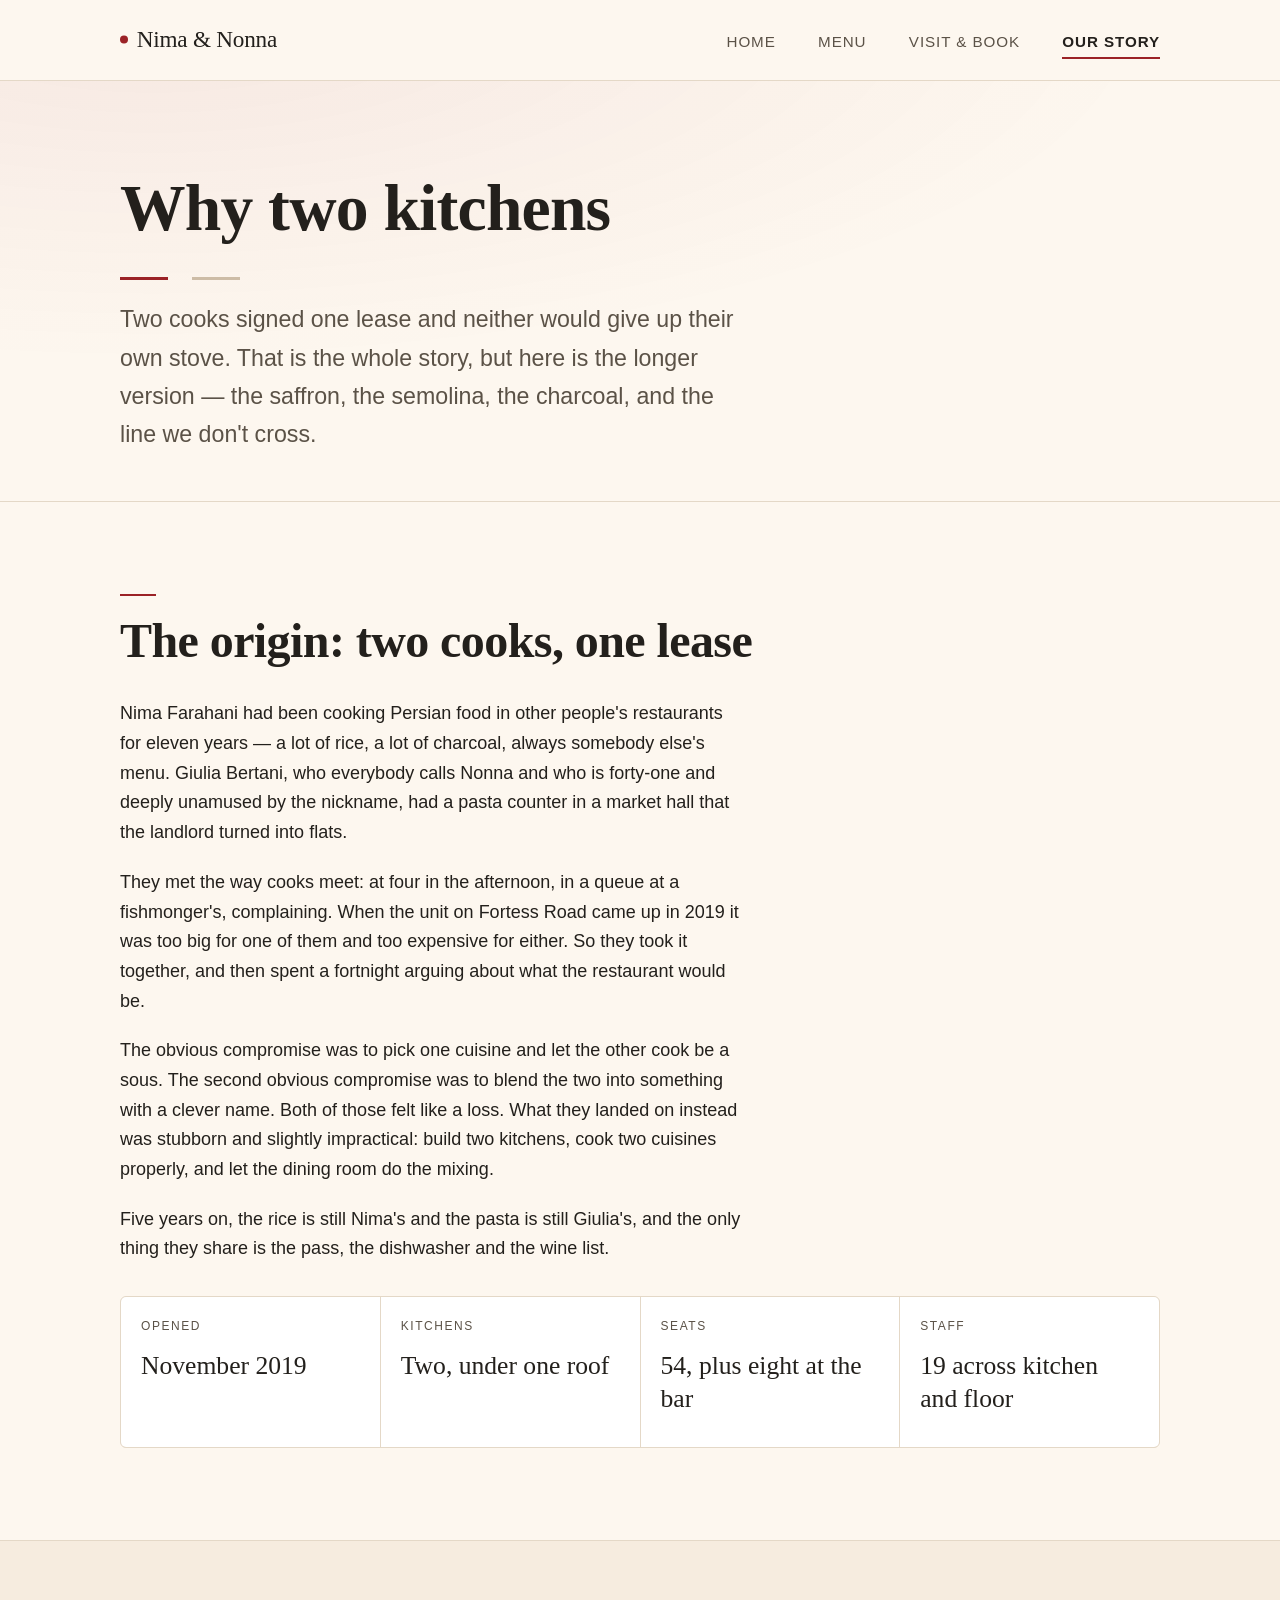
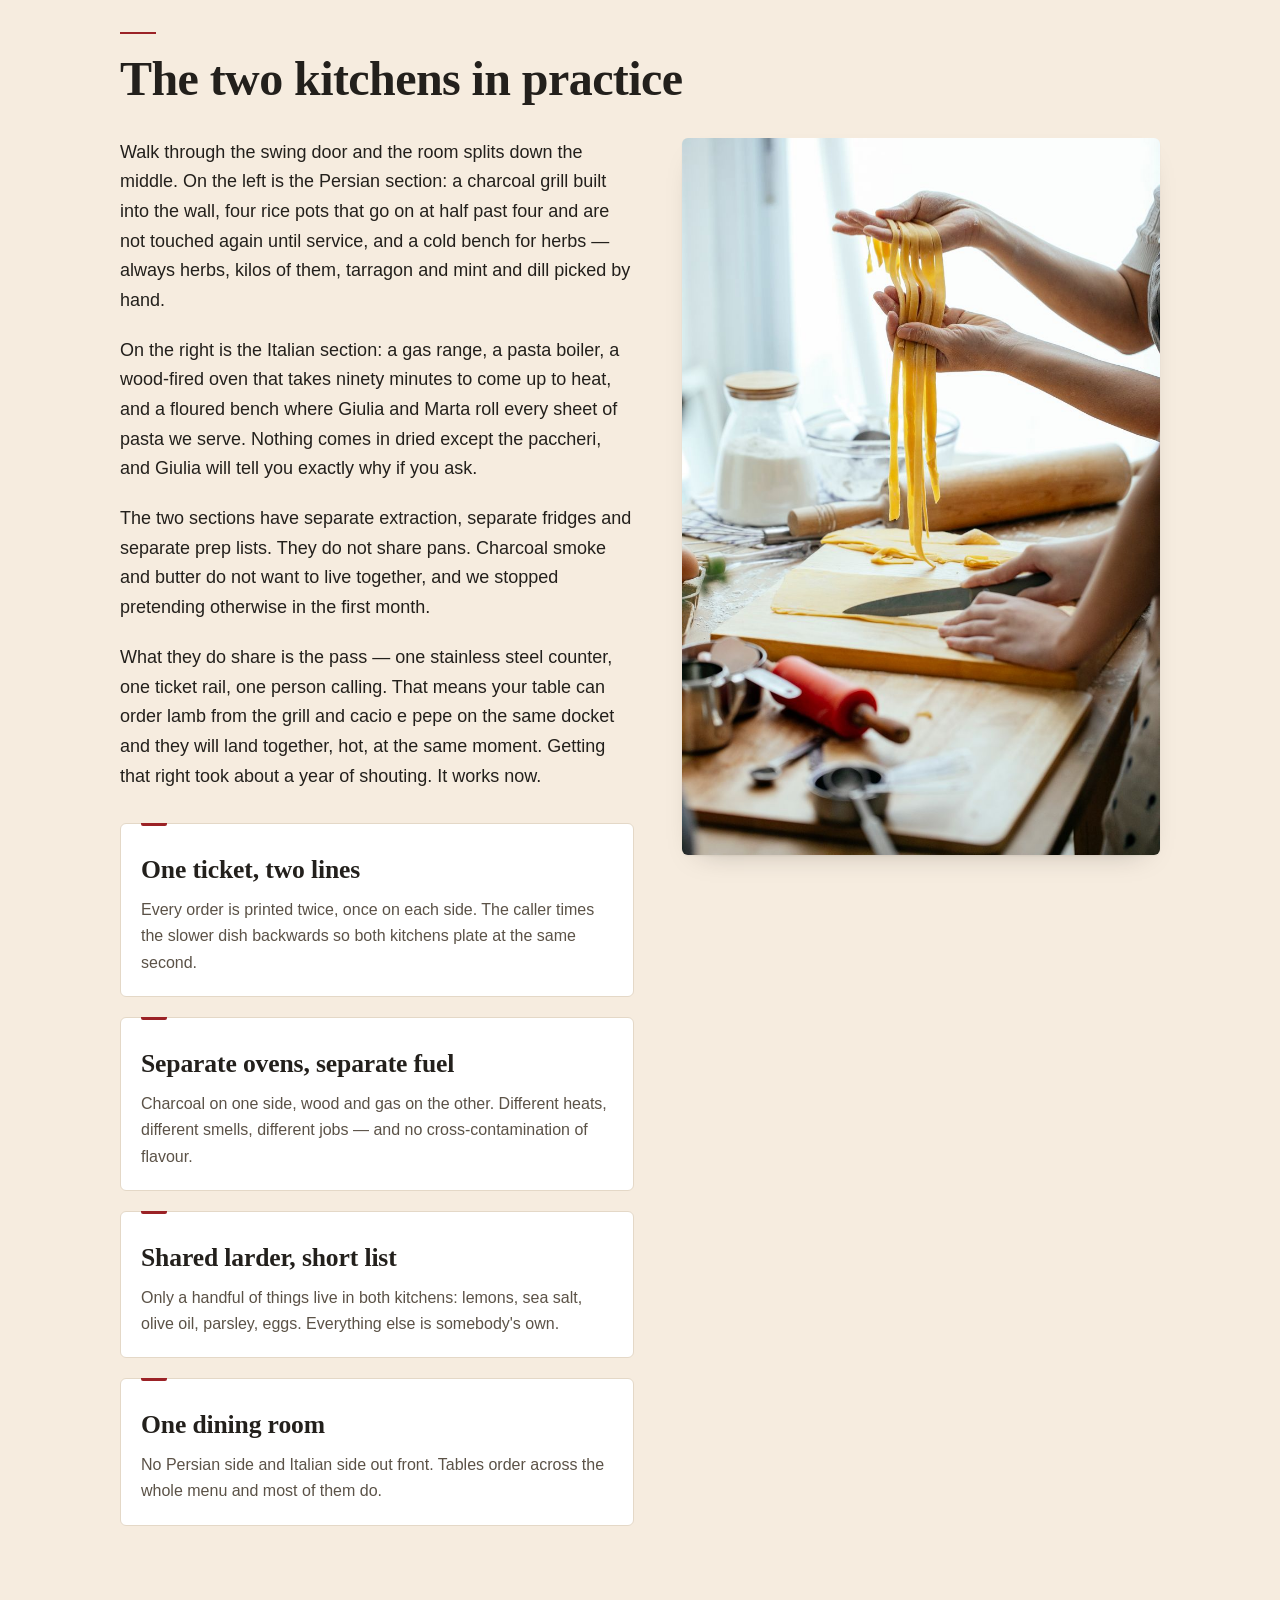
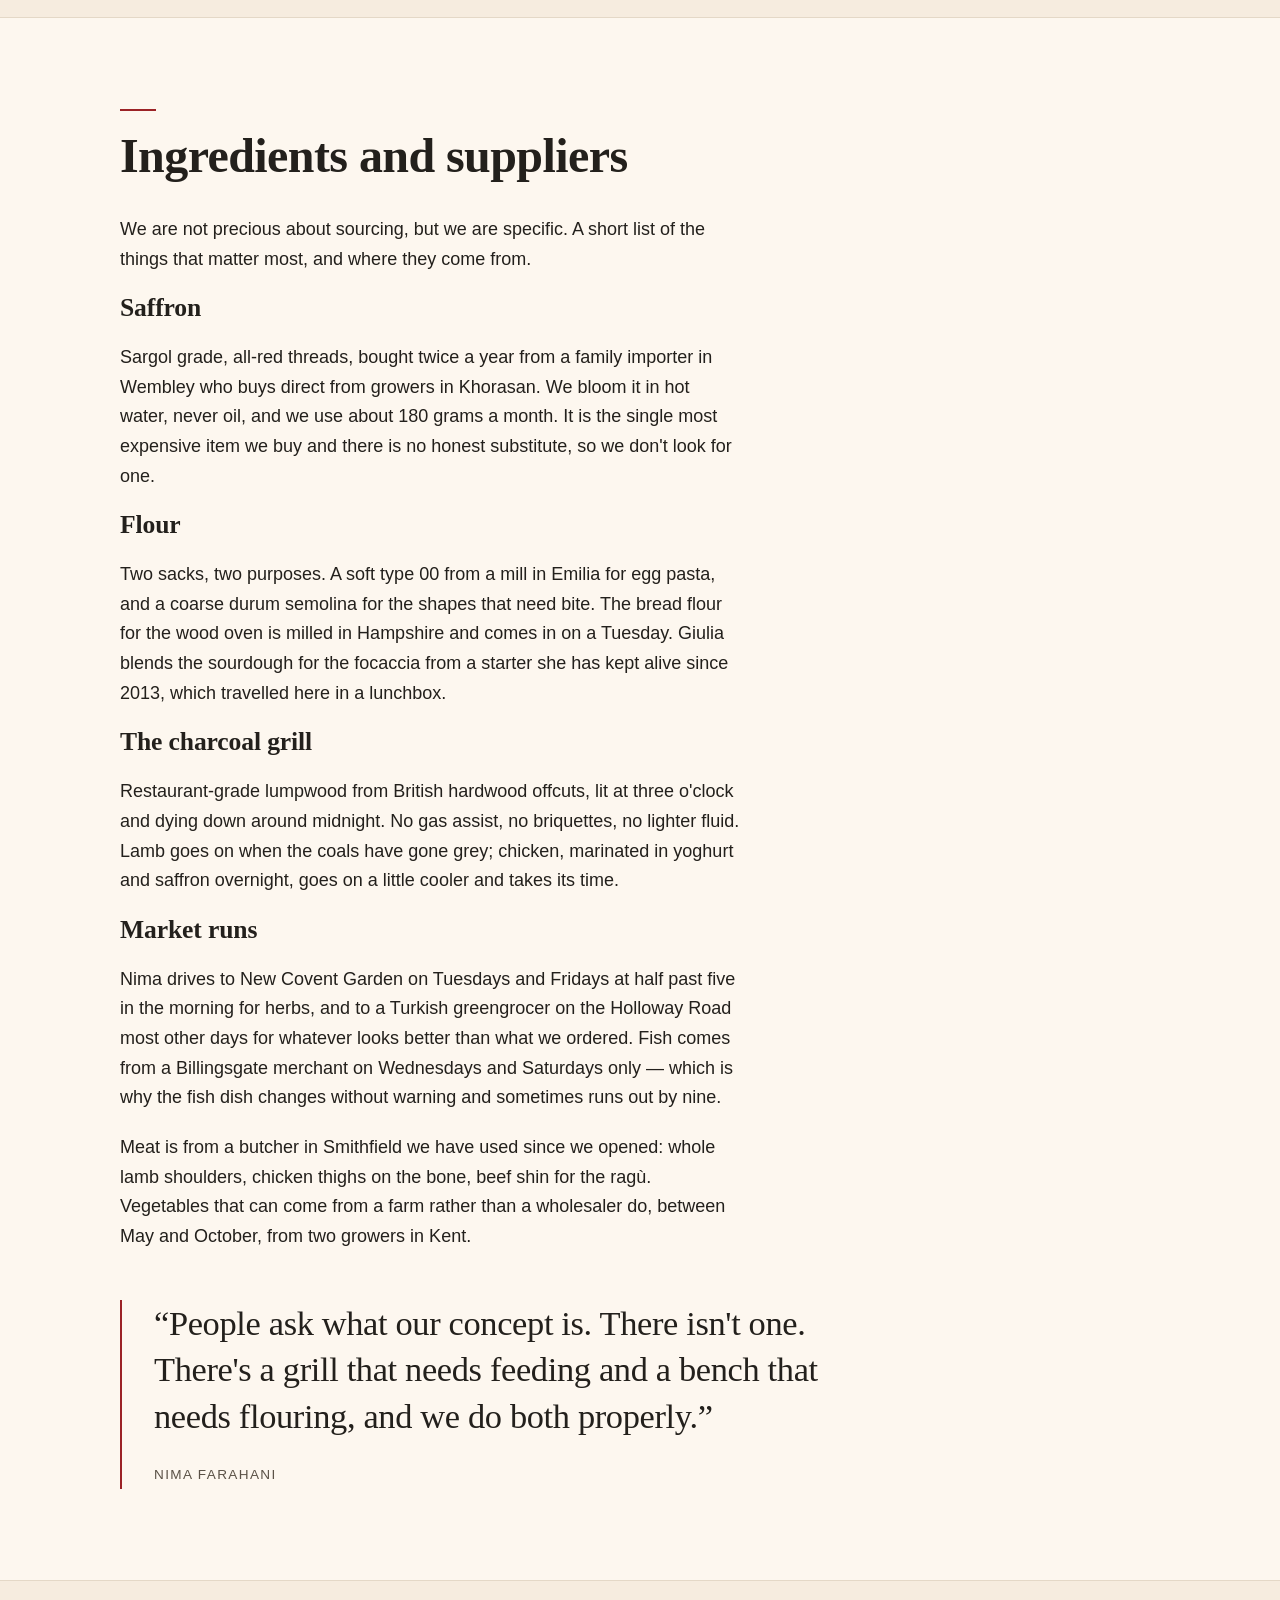
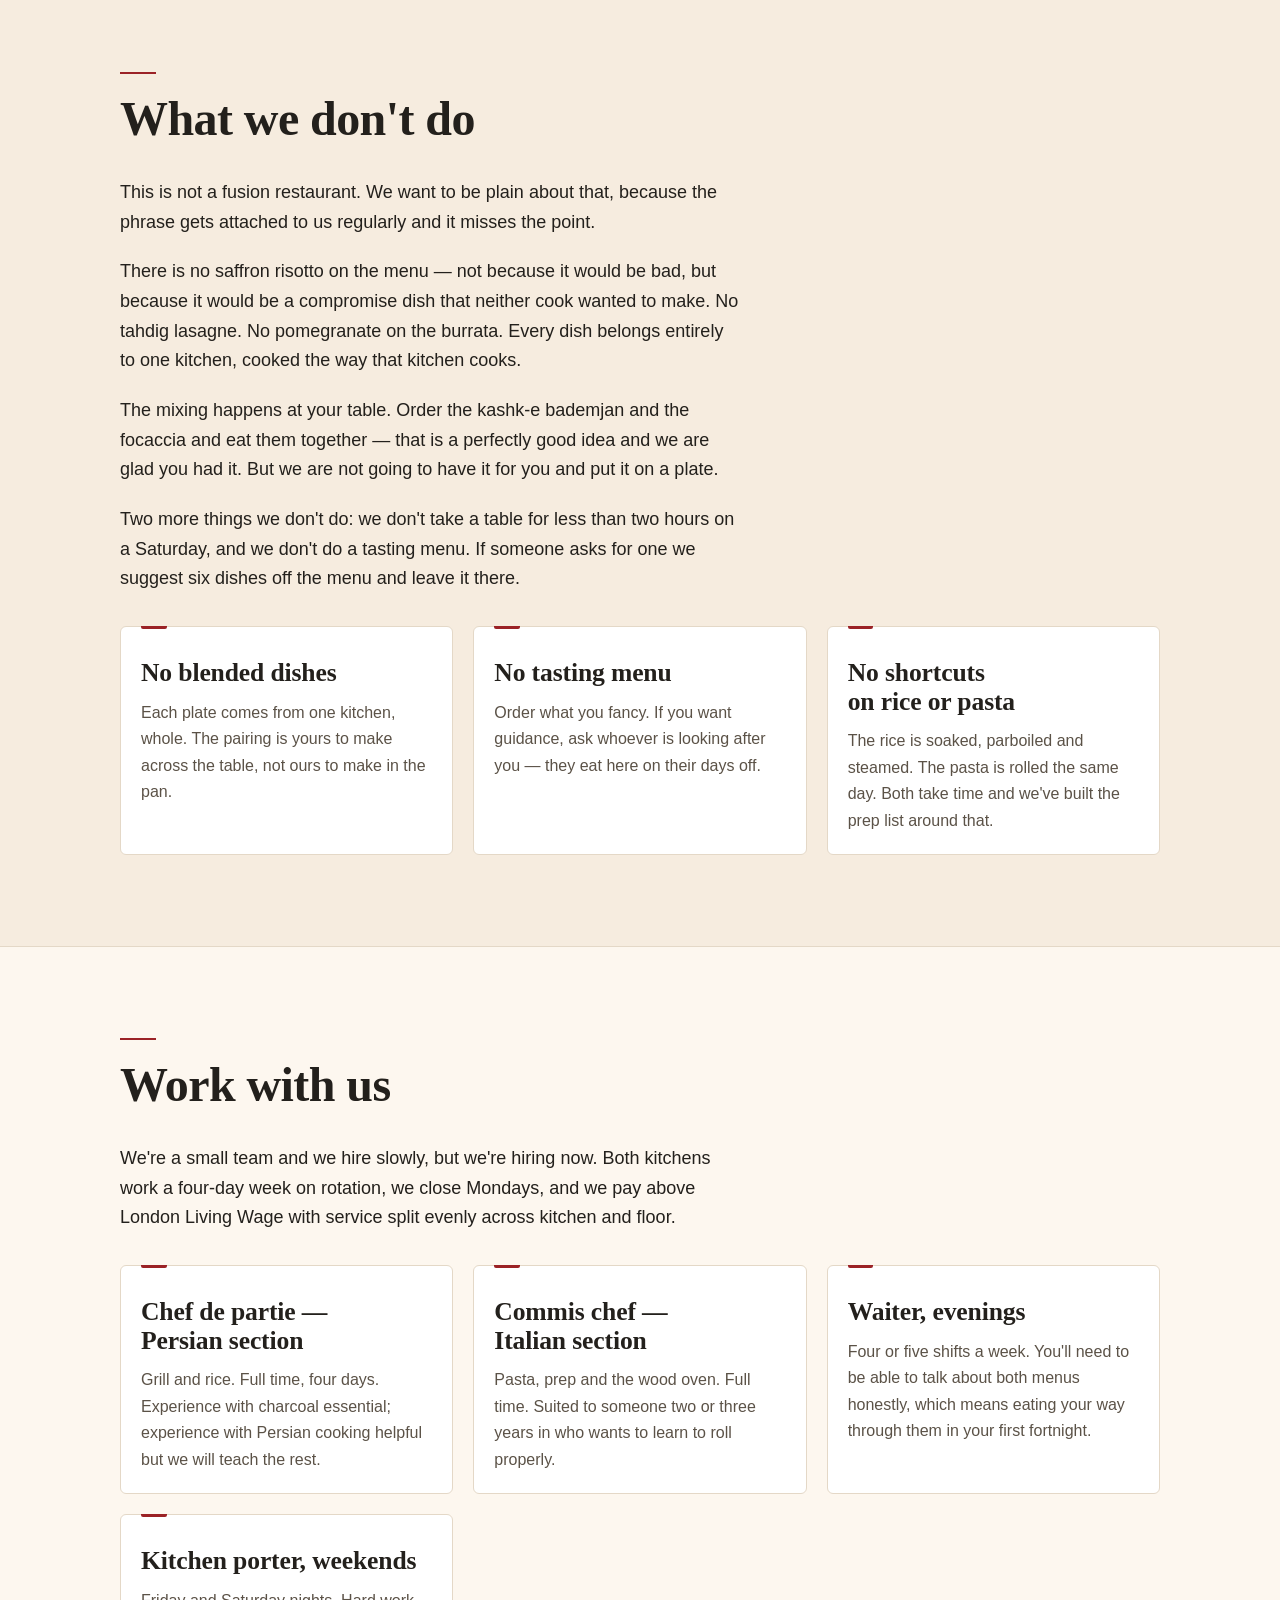
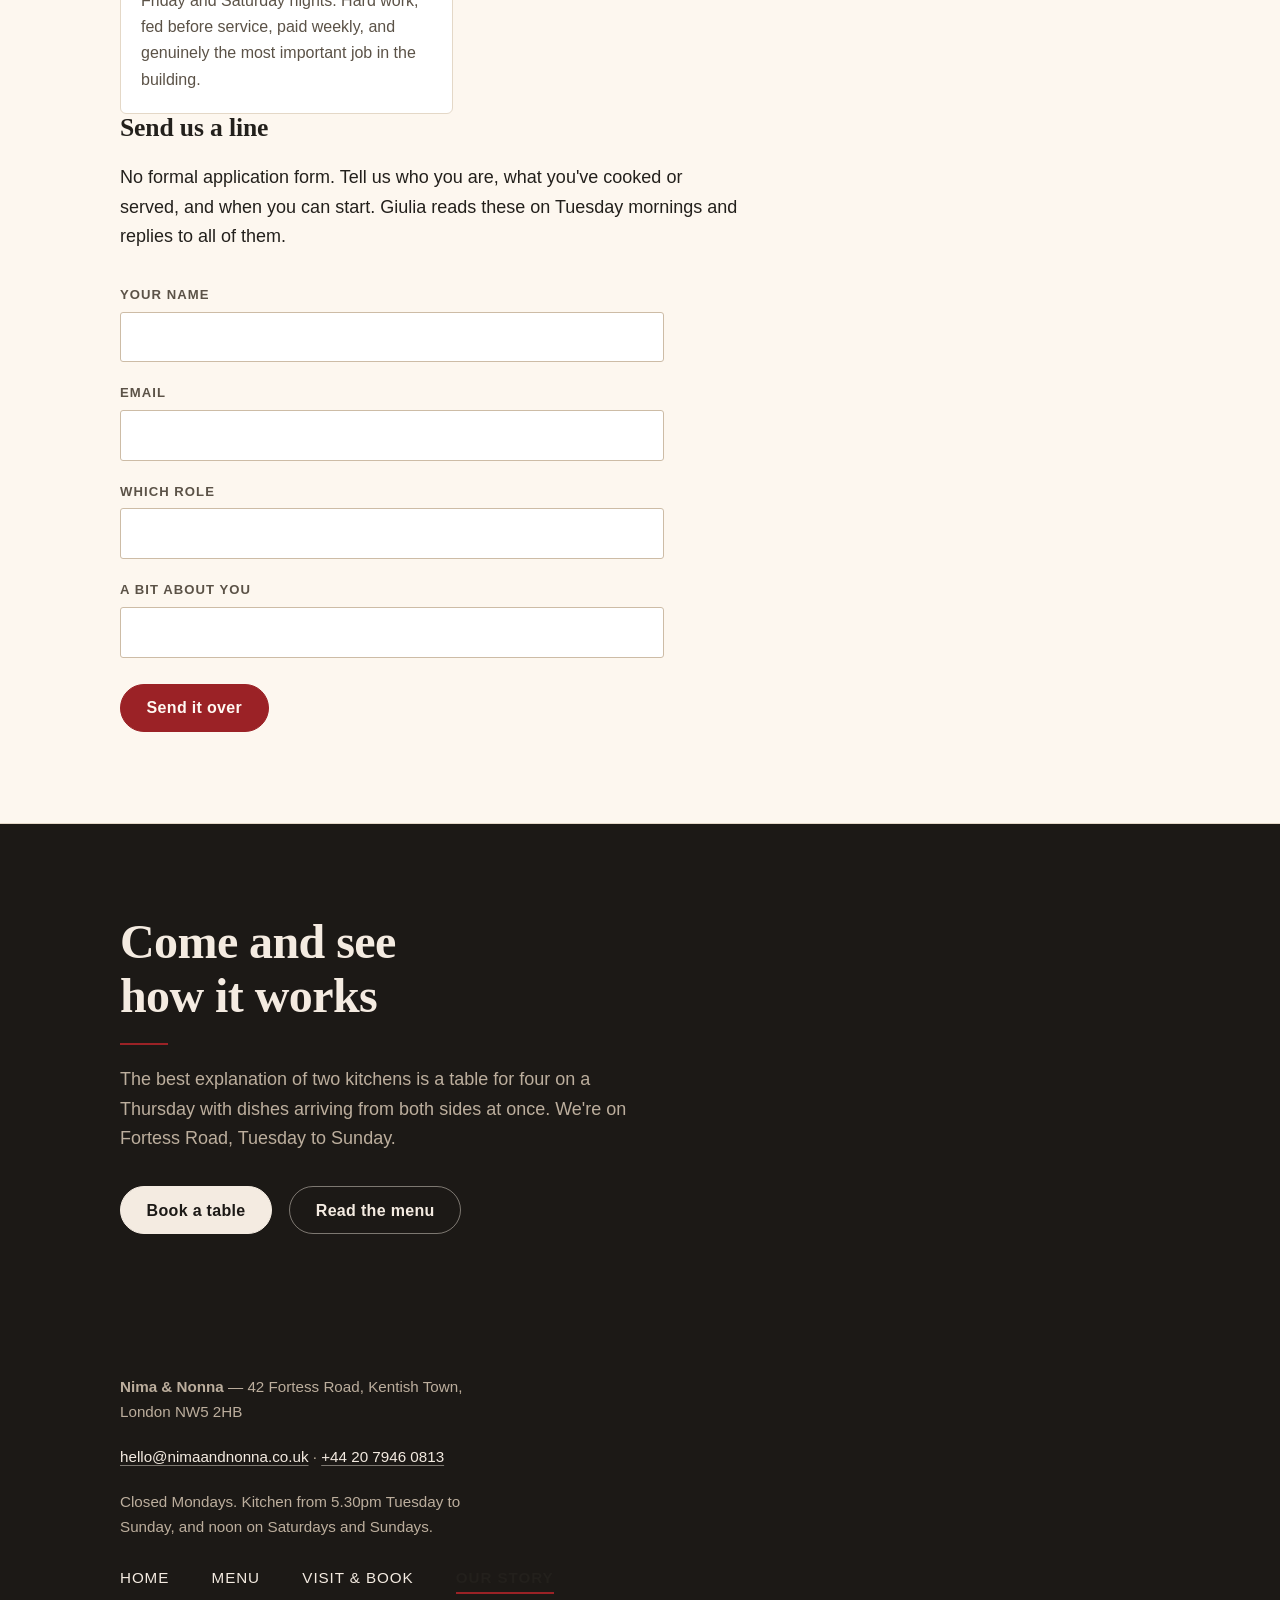
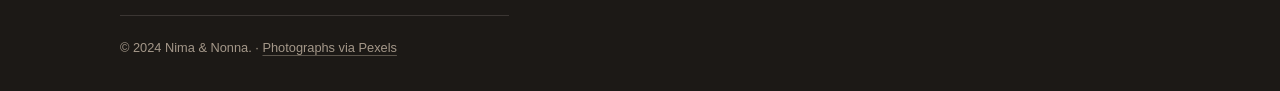
==== about.html @ 5d45a3bc "Publish Nima & Nonna — revision 1 Generated 4 pages for Nima & Nonna." ====
<!DOCTYPE html>
<html lang="en">
<head>
<meta charset="utf-8">
<meta name="viewport" content="width=device-width, initial-scale=1">
<title>Why two kitchens | Nima &amp; Nonna</title>
<meta name="description" content="How a Persian cook and an Italian cook ended up sharing one lease in Kentish Town — the two kitchens, the suppliers behind the saffron and the flour, and what we refuse to do with either.">
<link rel="icon" href="favicon.svg" type="image/svg+xml">
<link rel="stylesheet" href="assets/styles.css">
</head>
<body>
<header class="site-header">
  <div class="container header-inner">
    <a class="brand" href="index.html">Nima &amp; Nonna</a>
    <nav class="site-nav">
      <a href="index.html">Home</a>
      <a href="menu.html">Menu</a>
      <a href="visit.html">Visit &amp; Book</a>
      <a href="about.html" class="is-current">Our Story</a>
    </nav>
  </div>
</header>

<main>

  <section class="hero">
    <div class="container">
      <h1>Why two kitchens</h1>
      <p>Two cooks signed one lease and neither would give up their own stove. That is the whole story, but here is the longer version — the saffron, the semolina, the charcoal, and the line we don't cross.</p>
    </div>
  </section>

  <section class="section">
    <div class="container">
      <h2>The origin: two cooks, one lease</h2>
      <p>Nima Farahani had been cooking Persian food in other people's restaurants for eleven years — a lot of rice, a lot of charcoal, always somebody else's menu. Giulia Bertani, who everybody calls Nonna and who is forty-one and deeply unamused by the nickname, had a pasta counter in a market hall that the landlord turned into flats.</p>
      <p>They met the way cooks meet: at four in the afternoon, in a queue at a fishmonger's, complaining. When the unit on Fortess Road came up in 2019 it was too big for one of them and too expensive for either. So they took it together, and then spent a fortnight arguing about what the restaurant would be.</p>
      <p>The obvious compromise was to pick one cuisine and let the other cook be a sous. The second obvious compromise was to blend the two into something with a clever name. Both of those felt like a loss. What they landed on instead was stubborn and slightly impractical: build two kitchens, cook two cuisines properly, and let the dining room do the mixing.</p>
      <p>Five years on, the rice is still Nima's and the pasta is still Giulia's, and the only thing they share is the pass, the dishwasher and the wine list.</p>
      <dl class="facts">
        <div class="fact"><dt>Opened</dt><dd>November 2019</dd></div>
        <div class="fact"><dt>Kitchens</dt><dd>Two, under one roof</dd></div>
        <div class="fact"><dt>Seats</dt><dd>54, plus eight at the bar</dd></div>
        <div class="fact"><dt>Staff</dt><dd>19 across kitchen and floor</dd></div>
      </dl>
    </div>
  </section>

  <section class="section section-alt">
    <div class="container">
      <h2>The two kitchens in practice</h2>
      <img src="assets/hand-rolled-pasta.jpg" width="3360" height="5040" alt="A cook's floured hands rolling and cutting fresh pasta on a wooden bench in the Italian side of the kitchen">
      <p>Walk through the swing door and the room splits down the middle. On the left is the Persian section: a charcoal grill built into the wall, four rice pots that go on at half past four and are not touched again until service, and a cold bench for herbs — always herbs, kilos of them, tarragon and mint and dill picked by hand.</p>
      <p>On the right is the Italian section: a gas range, a pasta boiler, a wood-fired oven that takes ninety minutes to come up to heat, and a floured bench where Giulia and Marta roll every sheet of pasta we serve. Nothing comes in dried except the paccheri, and Giulia will tell you exactly why if you ask.</p>
      <p>The two sections have separate extraction, separate fridges and separate prep lists. They do not share pans. Charcoal smoke and butter do not want to live together, and we stopped pretending otherwise in the first month.</p>
      <p>What they do share is the pass — one stainless steel counter, one ticket rail, one person calling. That means your table can order lamb from the grill and cacio e pepe on the same docket and they will land together, hot, at the same moment. Getting that right took about a year of shouting. It works now.</p>
      <ul class="card-grid">
        <li class="card">
          <h3>One ticket, two lines</h3>
          <p>Every order is printed twice, once on each side. The caller times the slower dish backwards so both kitchens plate at the same second.</p>
        </li>
        <li class="card">
          <h3>Separate ovens, separate fuel</h3>
          <p>Charcoal on one side, wood and gas on the other. Different heats, different smells, different jobs — and no cross-contamination of flavour.</p>
        </li>
        <li class="card">
          <h3>Shared larder, short list</h3>
          <p>Only a handful of things live in both kitchens: lemons, sea salt, olive oil, parsley, eggs. Everything else is somebody's own.</p>
        </li>
        <li class="card">
          <h3>One dining room</h3>
          <p>No Persian side and Italian side out front. Tables order across the whole menu and most of them do.</p>
        </li>
      </ul>
    </div>
  </section>

  <section class="section">
    <div class="container">
      <h2>Ingredients and suppliers</h2>
      <p>We are not precious about sourcing, but we are specific. A short list of the things that matter most, and where they come from.</p>

      <h3>Saffron</h3>
      <p>Sargol grade, all-red threads, bought twice a year from a family importer in Wembley who buys direct from growers in Khorasan. We bloom it in hot water, never oil, and we use about 180 grams a month. It is the single most expensive item we buy and there is no honest substitute, so we don't look for one.</p>

      <h3>Flour</h3>
      <p>Two sacks, two purposes. A soft type 00 from a mill in Emilia for egg pasta, and a coarse durum semolina for the shapes that need bite. The bread flour for the wood oven is milled in Hampshire and comes in on a Tuesday. Giulia blends the sourdough for the focaccia from a starter she has kept alive since 2013, which travelled here in a lunchbox.</p>

      <h3>The charcoal grill</h3>
      <p>Restaurant-grade lumpwood from British hardwood offcuts, lit at three o'clock and dying down around midnight. No gas assist, no briquettes, no lighter fluid. Lamb goes on when the coals have gone grey; chicken, marinated in yoghurt and saffron overnight, goes on a little cooler and takes its time.</p>

      <h3>Market runs</h3>
      <p>Nima drives to New Covent Garden on Tuesdays and Fridays at half past five in the morning for herbs, and to a Turkish greengrocer on the Holloway Road most other days for whatever looks better than what we ordered. Fish comes from a Billingsgate merchant on Wednesdays and Saturdays only — which is why the fish dish changes without warning and sometimes runs out by nine.</p>
      <p>Meat is from a butcher in Smithfield we have used since we opened: whole lamb shoulders, chicken thighs on the bone, beef shin for the ragù. Vegetables that can come from a farm rather than a wholesaler do, between May and October, from two growers in Kent.</p>

      <blockquote class="quote">
        <p>People ask what our concept is. There isn't one. There's a grill that needs feeding and a bench that needs flouring, and we do both properly.</p>
        <cite>Nima Farahani</cite>
      </blockquote>
    </div>
  </section>

  <section class="section section-alt">
    <div class="container">
      <h2>What we don't do</h2>
      <p>This is not a fusion restaurant. We want to be plain about that, because the phrase gets attached to us regularly and it misses the point.</p>
      <p>There is no saffron risotto on the menu — not because it would be bad, but because it would be a compromise dish that neither cook wanted to make. No tahdig lasagne. No pomegranate on the burrata. Every dish belongs entirely to one kitchen, cooked the way that kitchen cooks.</p>
      <p>The mixing happens at your table. Order the kashk-e bademjan and the focaccia and eat them together — that is a perfectly good idea and we are glad you had it. But we are not going to have it for you and put it on a plate.</p>
      <p>Two more things we don't do: we don't take a table for less than two hours on a Saturday, and we don't do a tasting menu. If someone asks for one we suggest six dishes off the menu and leave it there.</p>
      <ul class="card-grid">
        <li class="card">
          <h3>No blended dishes</h3>
          <p>Each plate comes from one kitchen, whole. The pairing is yours to make across the table, not ours to make in the pan.</p>
        </li>
        <li class="card">
          <h3>No tasting menu</h3>
          <p>Order what you fancy. If you want guidance, ask whoever is looking after you — they eat here on their days off.</p>
        </li>
        <li class="card">
          <h3>No shortcuts on rice or pasta</h3>
          <p>The rice is soaked, parboiled and steamed. The pasta is rolled the same day. Both take time and we've built the prep list around that.</p>
        </li>
      </ul>
    </div>
  </section>

  <section class="section">
    <div class="container">
      <h2>Work with us</h2>
      <p>We're a small team and we hire slowly, but we're hiring now. Both kitchens work a four-day week on rotation, we close Mondays, and we pay above London Living Wage with service split evenly across kitchen and floor.</p>
      <ul class="card-grid">
        <li class="card">
          <h3>Chef de partie — Persian section</h3>
          <p>Grill and rice. Full time, four days. Experience with charcoal essential; experience with Persian cooking helpful but we will teach the rest.</p>
        </li>
        <li class="card">
          <h3>Commis chef — Italian section</h3>
          <p>Pasta, prep and the wood oven. Full time. Suited to someone two or three years in who wants to learn to roll properly.</p>
        </li>
        <li class="card">
          <h3>Waiter, evenings</h3>
          <p>Four or five shifts a week. You'll need to be able to talk about both menus honestly, which means eating your way through them in your first fortnight.</p>
        </li>
        <li class="card">
          <h3>Kitchen porter, weekends</h3>
          <p>Friday and Saturday nights. Hard work, fed before service, paid weekly, and genuinely the most important job in the building.</p>
        </li>
      </ul>

      <h3>Send us a line</h3>
      <p>No formal application form. Tell us who you are, what you've cooked or served, and when you can start. Giulia reads these on Tuesday mornings and replies to all of them.</p>
      <form class="form" action="mailto:hello@nimaandnonna.co.uk" method="post">
        <div class="field">
          <label for="name">Your name</label>
          <input id="name" name="name" type="text" autocomplete="name">
        </div>
        <div class="field">
          <label for="email">Email</label>
          <input id="email" name="email" type="email" autocomplete="email">
        </div>
        <div class="field">
          <label for="role">Which role</label>
          <input id="role" name="role" type="text">
        </div>
        <div class="field">
          <label for="about-you">A bit about you</label>
          <input id="about-you" name="about-you" type="text">
        </div>
        <button class="button button-primary" type="submit">Send it over</button>
      </form>
    </div>
  </section>

  <section class="cta">
    <div class="container">
      <h2>Come and see how it works</h2>
      <p>The best explanation of two kitchens is a table for four on a Thursday with dishes arriving from both sides at once. We're on Fortess Road, Tuesday to Sunday.</p>
      <a class="button button-primary" href="visit.html">Book a table</a>
      <a class="button button-secondary" href="menu.html">Read the menu</a>
    </div>
  </section>

</main>

<footer class="site-footer">
  <div class="container">
    <p><strong>Nima &amp; Nonna</strong> — 42 Fortess Road, Kentish Town, London NW5 2HB</p>
    <p><a href="mailto:hello@nimaandnonna.co.uk">hello@nimaandnonna.co.uk</a> · <a href="tel:+442079460813">+44 20 7946 0813</a></p>
    <p>Closed Mondays. Kitchen from 5.30pm Tuesday to Sunday, and noon on Saturdays and Sundays.</p>
    <nav class="site-nav">
      <a href="index.html">Home</a>
      <a href="menu.html">Menu</a>
      <a href="visit.html">Visit &amp; Book</a>
      <a href="about.html" class="is-current">Our Story</a>
    </nav>
    <p><small>© 2024 Nima &amp; Nonna. · <a href="https://www.pexels.com">Photographs via Pexels</a></small></p>
  </div>
</footer>
</body>
</html>
---- assets/styles.css ----
:root {
  /* ——— palette ——— */
  --bg: #FDF7EF;
  --bg-alt: #F6ECDF;
  --surface: #FFFFFF;
  --text: #23201C;
  --muted: #5B5247;
  --accent: #9B2226;
  --accent-contrast: #FFF8F2;
  --ink: #1C1916;           /* dark painted facade */
  --ink-text: #F4EBE1;
  --ink-muted: #BCAE9D;
  --line: #E4D8C7;
  --line-strong: #CDBCA6;

  /* ——— type ——— */
  --font-head: "Iowan Old Style", "Palatino Linotype", Palatino, Georgia, "Times New Roman", serif;
  --font-body: -apple-system, BlinkMacSystemFont, "Segoe UI", Roboto, "Helvetica Neue", Arial, sans-serif;

  --step-0: 1rem;
  --step-1: 1.125rem;
  --step-2: clamp(1.3rem, 1.15rem + 0.6vw, 1.6rem);
  --step-3: clamp(1.6rem, 1.35rem + 1.1vw, 2.15rem);
  --step-4: clamp(2rem, 1.55rem + 2vw, 3rem);
  --step-5: clamp(2.4rem, 1.7rem + 3.2vw, 4.1rem);

  /* ——— rhythm ——— */
  --space-1: 0.375rem;
  --space-2: 0.75rem;
  --space-3: 1.25rem;
  --space-4: 2rem;
  --space-5: 3rem;
  --space-6: clamp(3.5rem, 2.5rem + 4vw, 6rem);

  --container: 69rem;
  --radius: 3px;
  --radius-lg: 6px;
  --shadow: 0 1px 2px rgba(35, 32, 28, .05), 0 12px 28px -18px rgba(35, 32, 28, .35);
}

@media (prefers-color-scheme: dark) {
  :root {
    --bg: #17150F;
    --bg-alt: #1F1C16;
    --surface: #222019;
    --text: #F2E9DD;
    --muted: #B8AA98;
    --accent: #E08084;
    --accent-contrast: #1B1310;
    --ink: #100E0B;
    --ink-text: #F2E9DD;
    --ink-muted: #A99A88;
    --line: #35302A;
    --line-strong: #4A433A;
    --shadow: 0 1px 2px rgba(0, 0, 0, .4), 0 14px 30px -20px rgba(0, 0, 0, .9);
  }
}

/* ————————————————— base ————————————————— */

*,
*::before,
*::after { box-sizing: border-box; }

html {
  -webkit-text-size-adjust: 100%;
  scroll-behavior: smooth;
}

body {
  margin: 0;
  background: var(--bg);
  color: var(--text);
  font-family: var(--font-body);
  font-size: var(--step-1);
  line-height: 1.65;
  -webkit-font-smoothing: antialiased;
  text-underline-offset: 0.18em;
}

h1, h2, h3, h4 {
  font-family: var(--font-head);
  font-weight: 600;
  line-height: 1.12;
  letter-spacing: -0.012em;
  margin: 0 0 var(--space-3);
  text-wrap: balance;
}

h1 { font-size: var(--step-5); }
h2 { font-size: var(--step-4); }
h3 { font-size: var(--step-2); letter-spacing: -0.005em; }
h4 { font-size: var(--step-1); }

p { margin: 0 0 var(--space-3); max-width: 62ch; }
p:last-child { margin-bottom: 0; }

a {
  color: var(--accent);
  text-decoration-thickness: 1px;
}
a:hover { text-decoration-thickness: 2px; }

:focus-visible {
  outline: 2px solid var(--accent);
  outline-offset: 3px;
  border-radius: 2px;
}

img {
  display: block;
  max-width: 100%;
  height: auto;
}

hr {
  border: 0;
  border-top: 1px solid var(--line);
  margin: var(--space-5) 0;
}

::selection {
  background: var(--accent);
  color: var(--accent-contrast);
}

strong { font-weight: 650; }

small { font-size: 0.85rem; }

.container {
  width: 100%;
  max-width: var(--container);
  margin-inline: auto;
  padding-inline: clamp(1.1rem, 4vw, 2rem);
}

/* ————————————————— header ————————————————— */

.site-header {
  position: sticky;
  top: 0;
  z-index: 20;
  background: color-mix(in srgb, var(--bg) 92%, transparent);
  backdrop-filter: blur(8px);
  border-bottom: 1px solid var(--line);
}

.header-inner {
  display: flex;
  flex-wrap: wrap;
  align-items: baseline;
  justify-content: space-between;
  gap: var(--space-2) var(--space-4);
  padding-block: var(--space-3);
}

.brand {
  font-family: var(--font-head);
  font-size: 1.45rem;
  letter-spacing: -0.01em;
  color: var(--text);
  text-decoration: none;
  white-space: nowrap;
  display: inline-flex;
  align-items: baseline;
  gap: 0.55rem;
}

.brand::before {
  content: "";
  width: 0.5rem;
  height: 0.5rem;
  background: var(--accent);
  border-radius: 50%;
  transform: translateY(-0.15em);
  flex: none;
}

.brand:hover { color: var(--accent); }

.site-nav {
  display: flex;
  flex-wrap: wrap;
  align-items: baseline;
  gap: var(--space-1) clamp(0.9rem, 2.4vw, 1.75rem);
  margin-inline: -0.45rem;
}

.site-nav a {
  position: relative;
  padding: 0.35rem 0.45rem;
  font-size: 0.95rem;
  letter-spacing: 0.06em;
  text-transform: uppercase;
  color: var(--muted);
  text-decoration: none;
  white-space: nowrap;
}

.site-nav a::after {
  content: "";
  position: absolute;
  left: 0.45rem;
  right: 0.45rem;
  bottom: 0.05rem;
  height: 2px;
  background: var(--accent);
  transform: scaleX(0);
  transform-origin: left;
  transition: transform .2s ease;
}

.site-nav a:hover,
.site-nav a:focus-visible { color: var(--text); }

.site-nav a:hover::after { transform: scaleX(1); }

.site-nav a.is-current {
  color: var(--text);
  font-weight: 600;
}
.site-nav a.is-current::after { transform: scaleX(1); }

@media (max-width: 40rem) {
  .header-inner {
    justify-content: center;
    text-align: center;
    padding-block: var(--space-2) var(--space-1);
  }
  .brand { flex-basis: 100%; justify-content: center; font-size: 1.3rem; }
  .site-nav {
    flex-basis: 100%;
    justify-content: center;
    padding-bottom: var(--space-1);
  }
  .site-nav a { font-size: 0.82rem; letter-spacing: 0.05em; }
}

/* ————————————————— sections ————————————————— */

main { display: block; }

.hero {
  padding-block: var(--space-6) var(--space-5);
  border-bottom: 1px solid var(--line);
  background:
    radial-gradient(90rem 32rem at 12% -18%, color-mix(in srgb, var(--accent) 7%, transparent), transparent 70%),
    var(--bg);
}

.hero h1 { margin-bottom: var(--space-3); }

.hero h1 + p,
.hero > .container > p:first-of-type {
  font-size: clamp(1.15rem, 1.02rem + 0.6vw, 1.45rem);
  color: var(--muted);
  max-width: 48ch;
}

.hero p + .button,
.hero .button { margin-top: var(--space-3); }

/* two kitchens: a rule made of two strokes */
.hero h1::after {
  content: "";
  display: block;
  width: 7.5rem;
  height: 3px;
  margin-top: var(--space-4);
  background:
    linear-gradient(to right,
      var(--accent) 0 3rem,
      transparent 3rem 4.5rem,
      var(--line-strong) 4.5rem 100%);
}

.hero img {
  width: 100%;
  margin-top: var(--space-5);
  border-radius: var(--radius-lg);
  object-fit: cover;
  aspect-ratio: 16 / 7;
  box-shadow: var(--shadow);
}

@media (max-width: 40rem) {
  .hero { padding-top: var(--space-5); }
  .hero img { aspect-ratio: 4 / 3; }
}

.section {
  padding-block: var(--space-6);
  border-bottom: 1px solid var(--line);
}

.section-alt {
  background: var(--bg-alt);
}

.section > .container > h2 {
  margin-bottom: var(--space-4);
  position: relative;
  padding-top: var(--space-3);
}

.section > .container > h2::before {
  content: "";
  position: absolute;
  top: 0;
  left: 0;
  width: 2.25rem;
  height: 2px;
  background: var(--accent);
}

.section img {
  border-radius: var(--radius-lg);
  box-shadow: var(--shadow);
  margin-block: var(--space-4);
}

/* portrait and square photographs shouldn't dominate */
.section img[width="3360"],
.section img[width="2700"] {
  max-width: 30rem;
  margin-inline: auto;
}

@media (min-width: 52rem) {
  .section img[width="3360"] {
    float: right;
    width: 46%;
    margin: 0 0 var(--space-4) var(--space-5);
  }
  .section > .container::after {
    content: "";
    display: block;
    clear: both;
  }
}

/* ————————————————— cards ————————————————— */

.card-grid {
  list-style: none;
  margin: var(--space-4) 0 0;
  padding: 0;
  display: grid;
  gap: var(--space-3);
  grid-template-columns: repeat(auto-fit, minmax(15.5rem, 1fr));
}

.card {
  position: relative;
  background: var(--surface);
  border: 1px solid var(--line);
  border-radius: var(--radius-lg);
  padding: var(--space-4) var(--space-3) var(--space-3);
  transition: border-color .2s ease, transform .2s ease;
}

.card::before {
  content: "";
  position: absolute;
  top: -1px;
  left: var(--space-3);
  width: 1.6rem;
  height: 3px;
  background: var(--accent);
  border-radius: 0 0 2px 2px;
}

.card:hover {
  border-color: var(--line-strong);
  transform: translateY(-2px);
}

.card h3 {
  margin-bottom: var(--space-2);
}

.card p {
  color: var(--muted);
  font-size: 1rem;
  margin-bottom: 0;
}

.card p + p { margin-top: var(--space-2); }

.card a { font-weight: 600; }

/* ————————————————— facts ————————————————— */

.facts {
  margin: var(--space-4) 0 0;
  display: grid;
  gap: 1px;
  grid-template-columns: repeat(auto-fit, minmax(13rem, 1fr));
  background: var(--line);
  border: 1px solid var(--line);
  border-radius: var(--radius-lg);
  overflow: hidden;
}

.fact {
  background: var(--surface);
  padding: var(--space-3) var(--space-3) var(--space-4);
}

.fact dt {
  font-size: 0.75rem;
  text-transform: uppercase;
  letter-spacing: 0.13em;
  color: var(--muted);
  margin-bottom: var(--space-2);
}

.fact dd {
  margin: 0;
  font-family: var(--font-head);
  font-size: var(--step-2);
  line-height: 1.3;
}

.fact dd a { text-decoration: none; }
.fact dd a:hover { text-decoration: underline; }

/* ————————————————— buttons ————————————————— */

.button {
  display: inline-block;
  font-family: var(--font-body);
  font-size: 1rem;
  font-weight: 600;
  letter-spacing: 0.02em;
  line-height: 1.2;
  padding: 0.85em 1.6em;
  border-radius: 999px;
  border: 1.5px solid transparent;
  text-decoration: none;
  cursor: pointer;
  transition: background-color .2s ease, color .2s ease, border-color .2s ease, transform .15s ease;
}

.button + .button { margin-left: var(--space-2); }

.button-primary {
  background: var(--accent);
  color: var(--accent-contrast);
  border-color: var(--accent);
}

.button-primary:hover {
  background: color-mix(in srgb, var(--accent) 82%, #000);
  border-color: color-mix(in srgb, var(--accent) 82%, #000);
  transform: translateY(-1px);
}

.button-secondary {
  background: transparent;
  color: var(--text);
  border-color: var(--line-strong);
}

.button-secondary:hover {
  border-color: var(--text);
  transform: translateY(-1px);
}

@media (max-width: 24rem) {
  .button { display: block; text-align: center; }
  .button + .button { margin-left: 0; margin-top: var(--space-2); }
}

/* ————————————————— cta ————————————————— */

.cta {
  background: var(--ink);
  color: var(--ink-text);
  padding-block: var(--space-6);
  border-bottom: 1px solid var(--line);
}

.cta h2 {
  color: var(--ink-text);
  max-width: 20ch;
}

.cta h2::after {
  content: "";
  display: block;
  width: 3rem;
  height: 2px;
  margin-top: var(--space-3);
  background: var(--accent);
}

.cta p {
  color: var(--ink-muted);
  max-width: 52ch;
  margin-bottom: var(--space-4);
}

.cta a:not(.button) { color: #F0A9AB; }

.cta .button-primary {
  background: var(--ink-text);
  color: var(--ink);
  border-color: var(--ink-text);
}
.cta .button-primary:hover {
  background: #FFFFFF;
  border-color: #FFFFFF;
}

.cta .button-secondary {
  color: var(--ink-text);
  border-color: color-mix(in srgb, var(--ink-text) 45%, transparent);
}
.cta .button-secondary:hover { border-color: var(--ink-text); }

/* ————————————————— form ————————————————— */

.form {
  margin-top: var(--space-4);
  max-width: 34rem;
  display: grid;
  gap: var(--space-3);
}

.field {
  display: grid;
  gap: var(--space-1);
}

.field label {
  font-size: 0.82rem;
  font-weight: 600;
  letter-spacing: 0.08em;
  text-transform: uppercase;
  color: var(--muted);
}

.field input,
.field select,
.field textarea {
  font: inherit;
  font-size: 1rem;
  color: var(--text);
  background: var(--surface);
  border: 1px solid var(--line-strong);
  border-radius: var(--radius);
  padding: 0.7rem 0.85rem;
  width: 100%;
  transition: border-color .15s ease, box-shadow .15s ease;
}

.field textarea { min-height: 7rem; resize: vertical; }

.field input::placeholder,
.field textarea::placeholder { color: color-mix(in srgb, var(--muted) 70%, transparent); }

.field input:focus,
.field select:focus,
.field textarea:focus {
  outline: none;
  border-color: var(--accent);
  box-shadow: 0 0 0 3px color-mix(in srgb, var(--accent) 22%, transparent);
}

.form .button { justify-self: start; margin-top: var(--space-1); }

.form small,
.field small { color: var(--muted); }

/* ————————————————— quote ————————————————— */

.quote {
  margin: var(--space-5) 0 0;
  padding: 0 0 0 var(--space-4);
  border-left: 2px solid var(--accent);
  max-width: 44rem;
}

.quote p {
  font-family: var(--font-head);
  font-size: var(--step-3);
  line-height: 1.35;
  letter-spacing: -0.01em;
  margin-bottom: var(--space-3);
}

.quote p::before { content: "\201C"; }
.quote p::after { content: "\201D"; }

.quote cite {
  font-style: normal;
  font-size: 0.85rem;
  letter-spacing: 0.1em;
  text-transform: uppercase;
  color: var(--muted);
}

.section-alt .quote { border-left-color: var(--accent); }

/* ————————————————— footer ————————————————— */

.site-footer {
  background: var(--ink);
  color: var(--ink-muted);
  padding-block: var(--space-5) var(--space-4);
  font-size: 0.95rem;
}

.site-footer h2,
.site-footer h3 {
  color: var(--ink-text);
  font-size: var(--step-1);
  margin-bottom: var(--space-2);
}

.site-footer p { color: var(--ink-muted); max-width: 46ch; }

.site-footer a {
  color: var(--ink-text);
  text-decoration-color: color-mix(in srgb, var(--ink-text) 45%, transparent);
}

.site-footer a:hover { color: #F0A9AB; }

.site-footer .container > *:not(:last-child) { margin-bottom: var(--space-3); }

.site-footer small {
  display: block;
  padding-top: var(--space-3);
  border-top: 1px solid color-mix(in srgb, var(--ink-text) 14%, transparent);
  color: color-mix(in srgb, var(--ink-muted) 85%, transparent);
  font-size: 0.8rem;
  line-height: 1.8;
}

.site-footer small a {
  color: inherit;
  text-decoration-color: color-mix(in srgb, var(--ink-muted) 40%, transparent);
}

.site-footer small a:hover { color: var(--ink-text); }

/* ————————————————— odds and ends ————————————————— */

main > section:last-of-type { border-bottom: 0; }

svg { display: block; }

.section svg,
.hero svg,
.card svg {
  color: var(--accent);
}

ul:not(.card-grid):not(.site-nav),
ol {
  padding-left: 1.15rem;
  max-width: 62ch;
}

ul:not(.card-grid) li,
ol li { margin-bottom: var(--space-1); }

ul:not(.card-grid) li::marker { color: var(--accent); }

@media (prefers-reduced-motion: reduce) {
  html { scroll-behavior: auto; }
  *,
  *::before,
  *::after {
    animation-duration: 0.001ms !important;
    animation-iteration-count: 1 !important;
    transition-duration: 0.001ms !important;
    scroll-behavior: auto !important;
  }
  .card:hover,
  .button:hover { transform: none; }
}
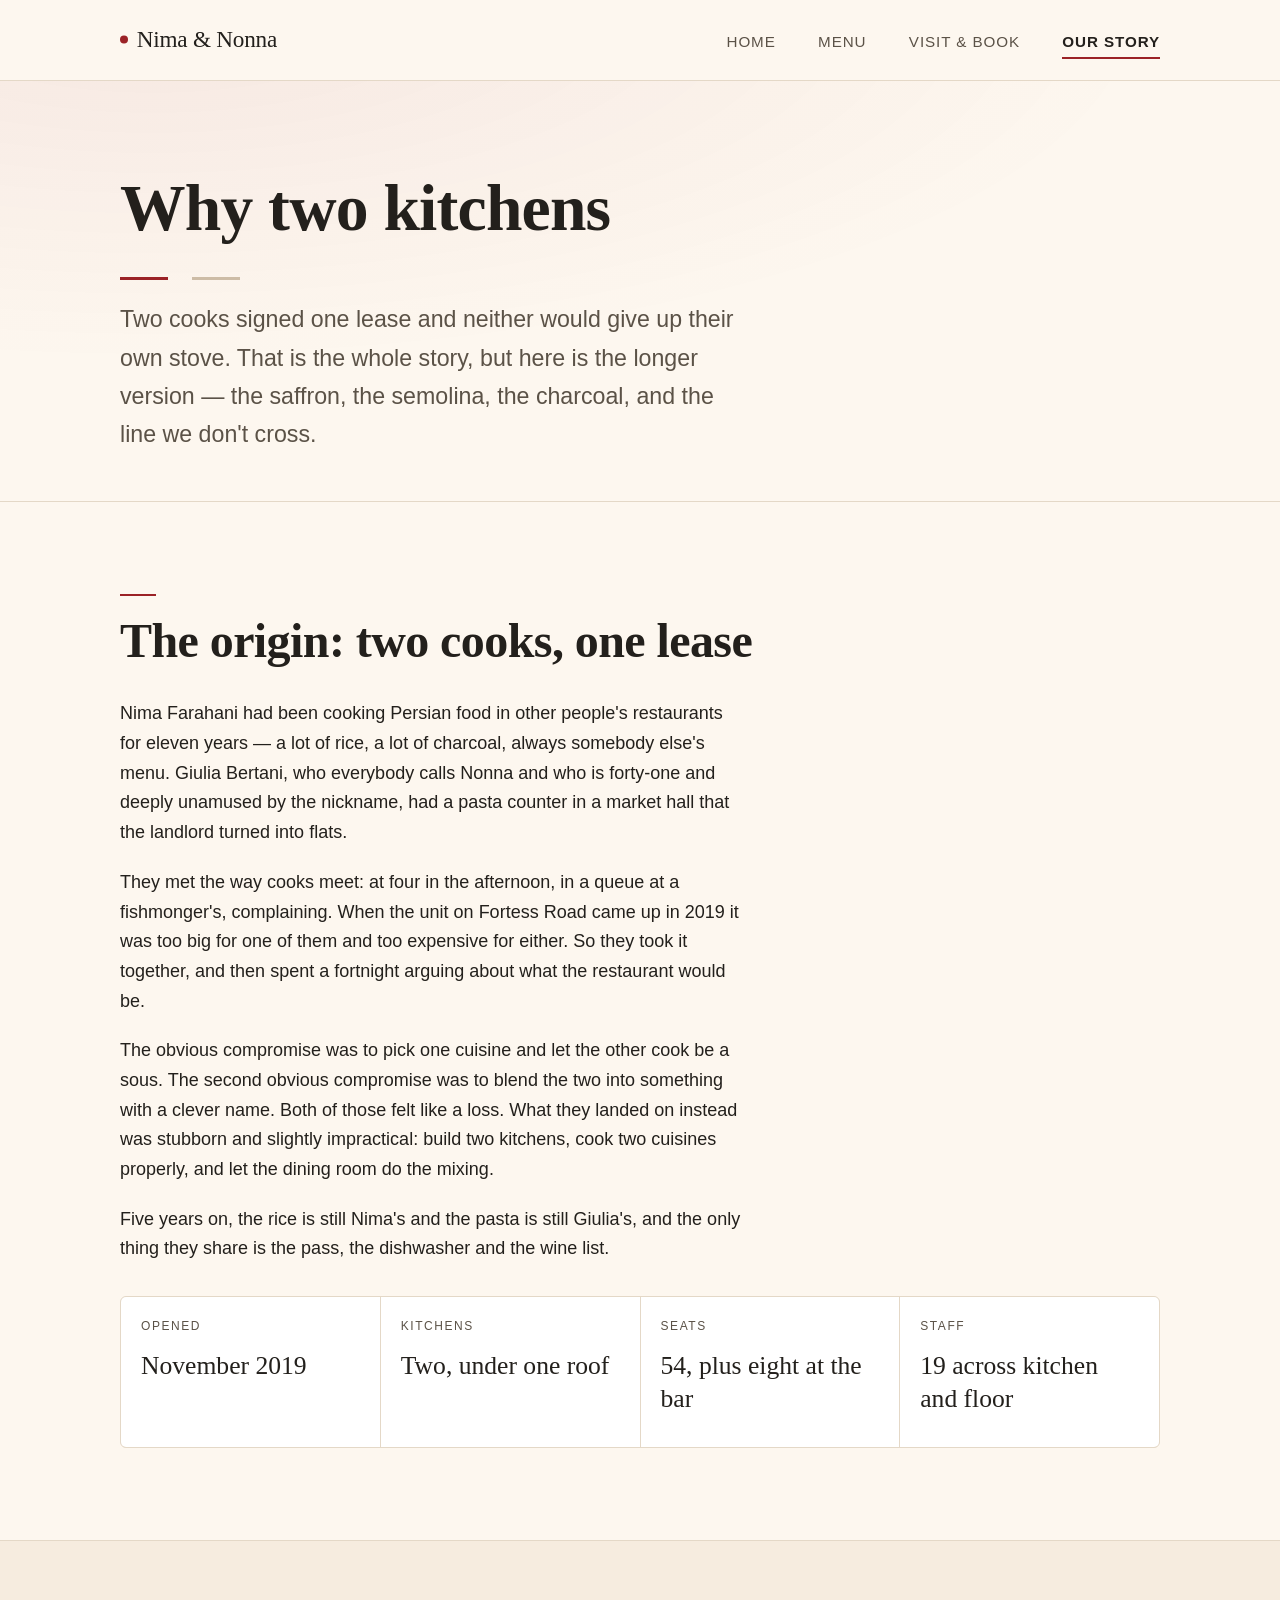
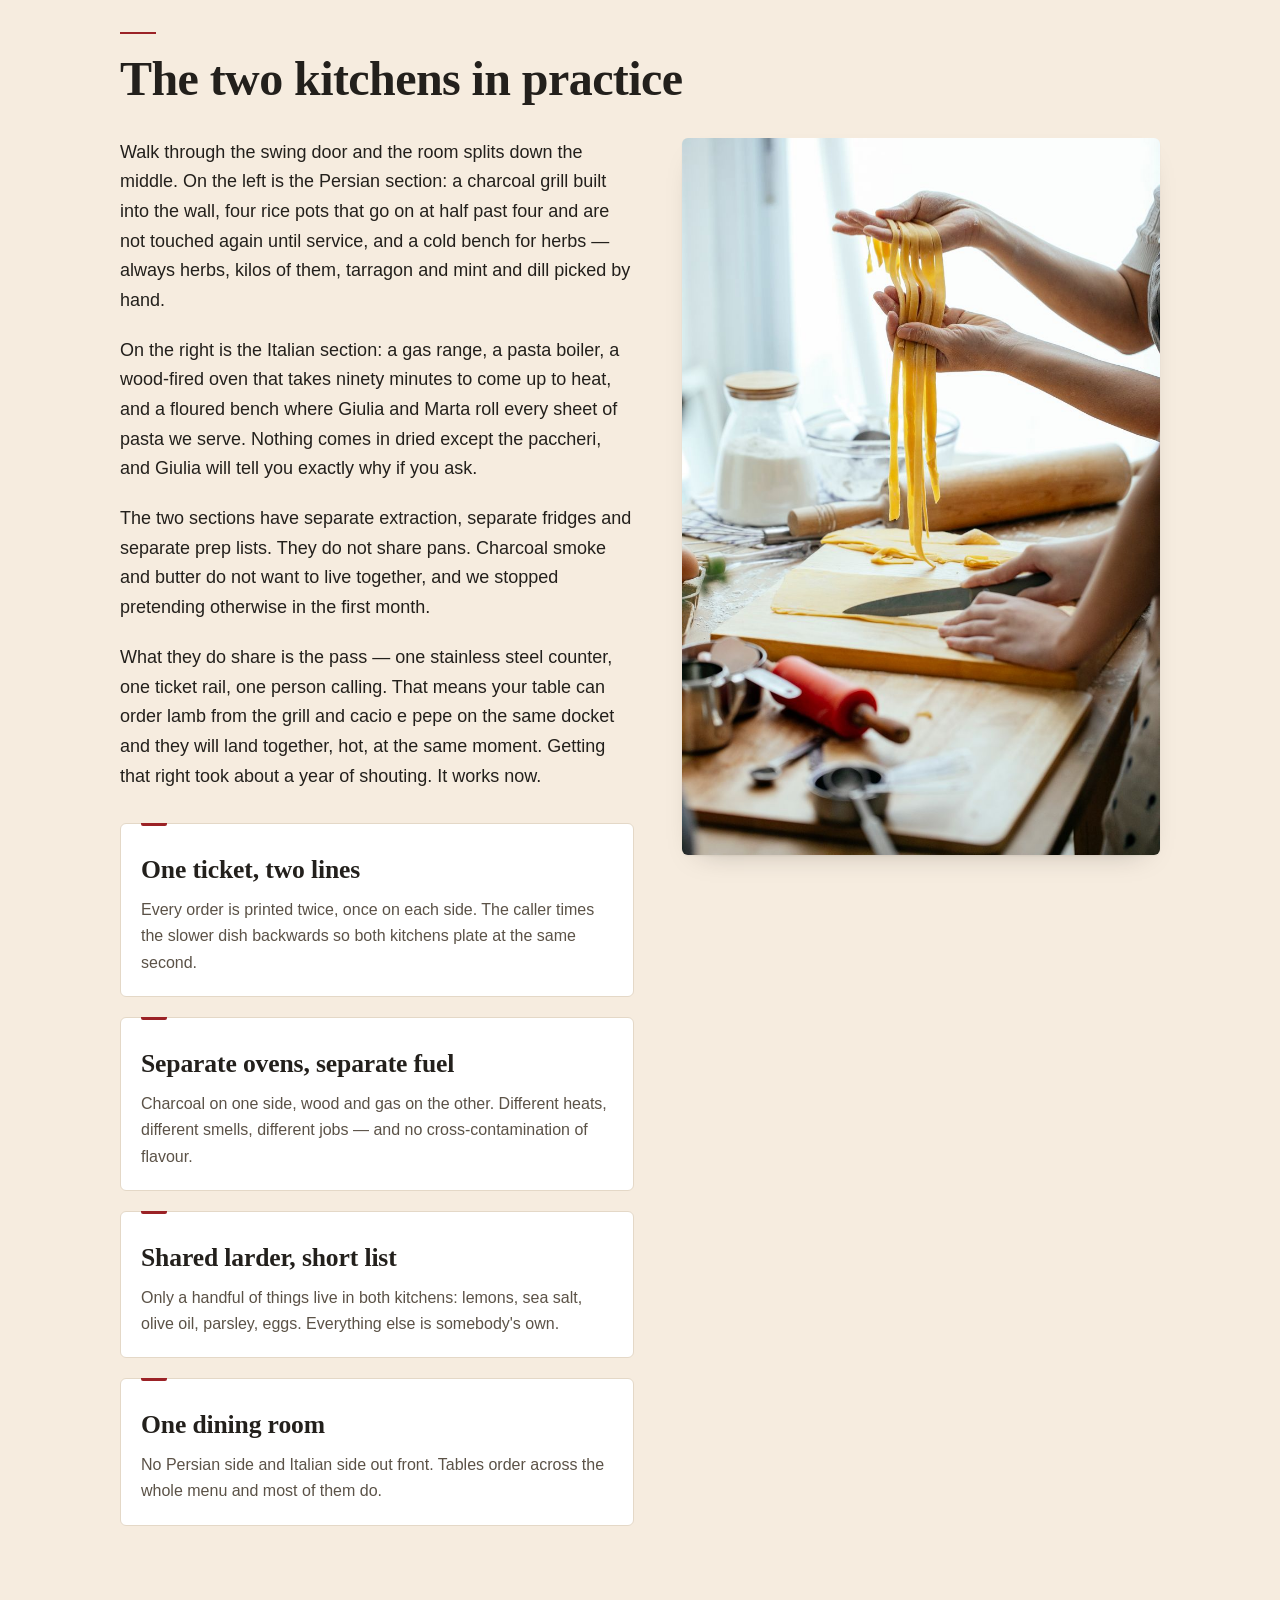
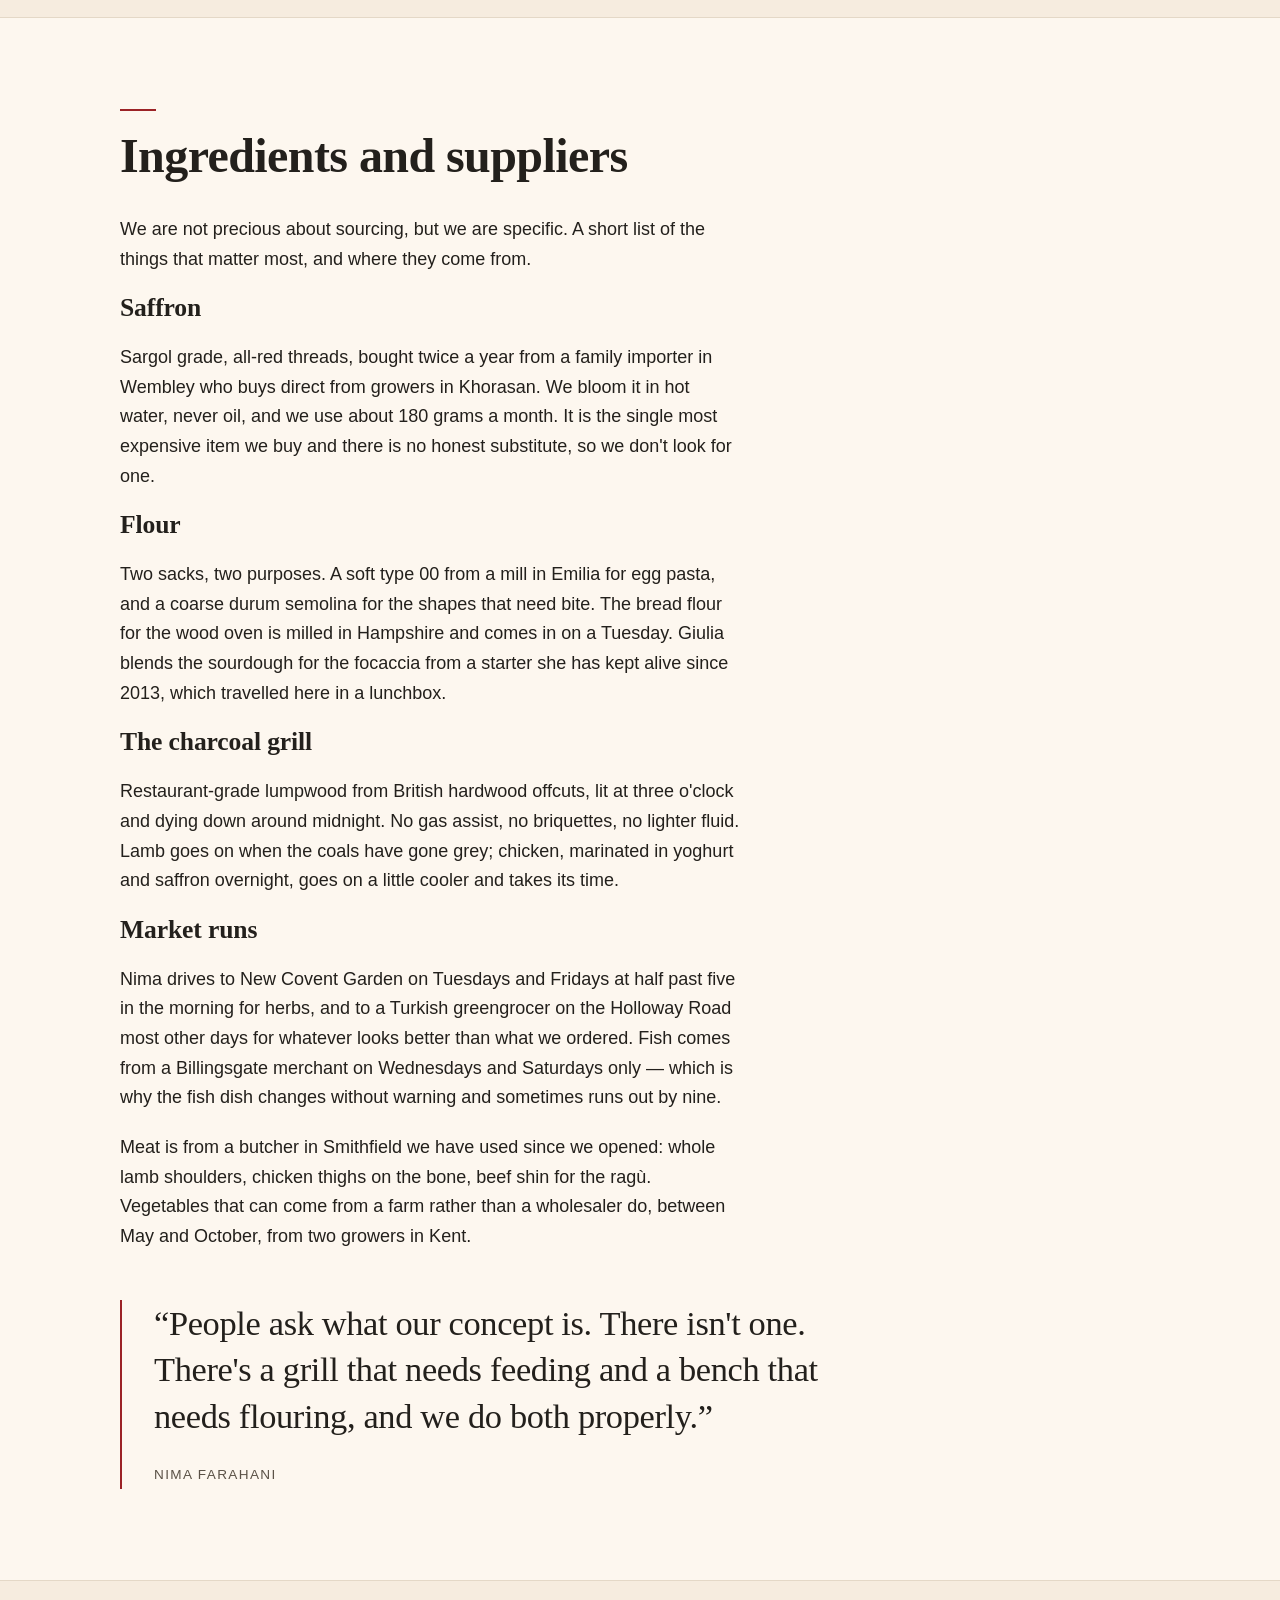
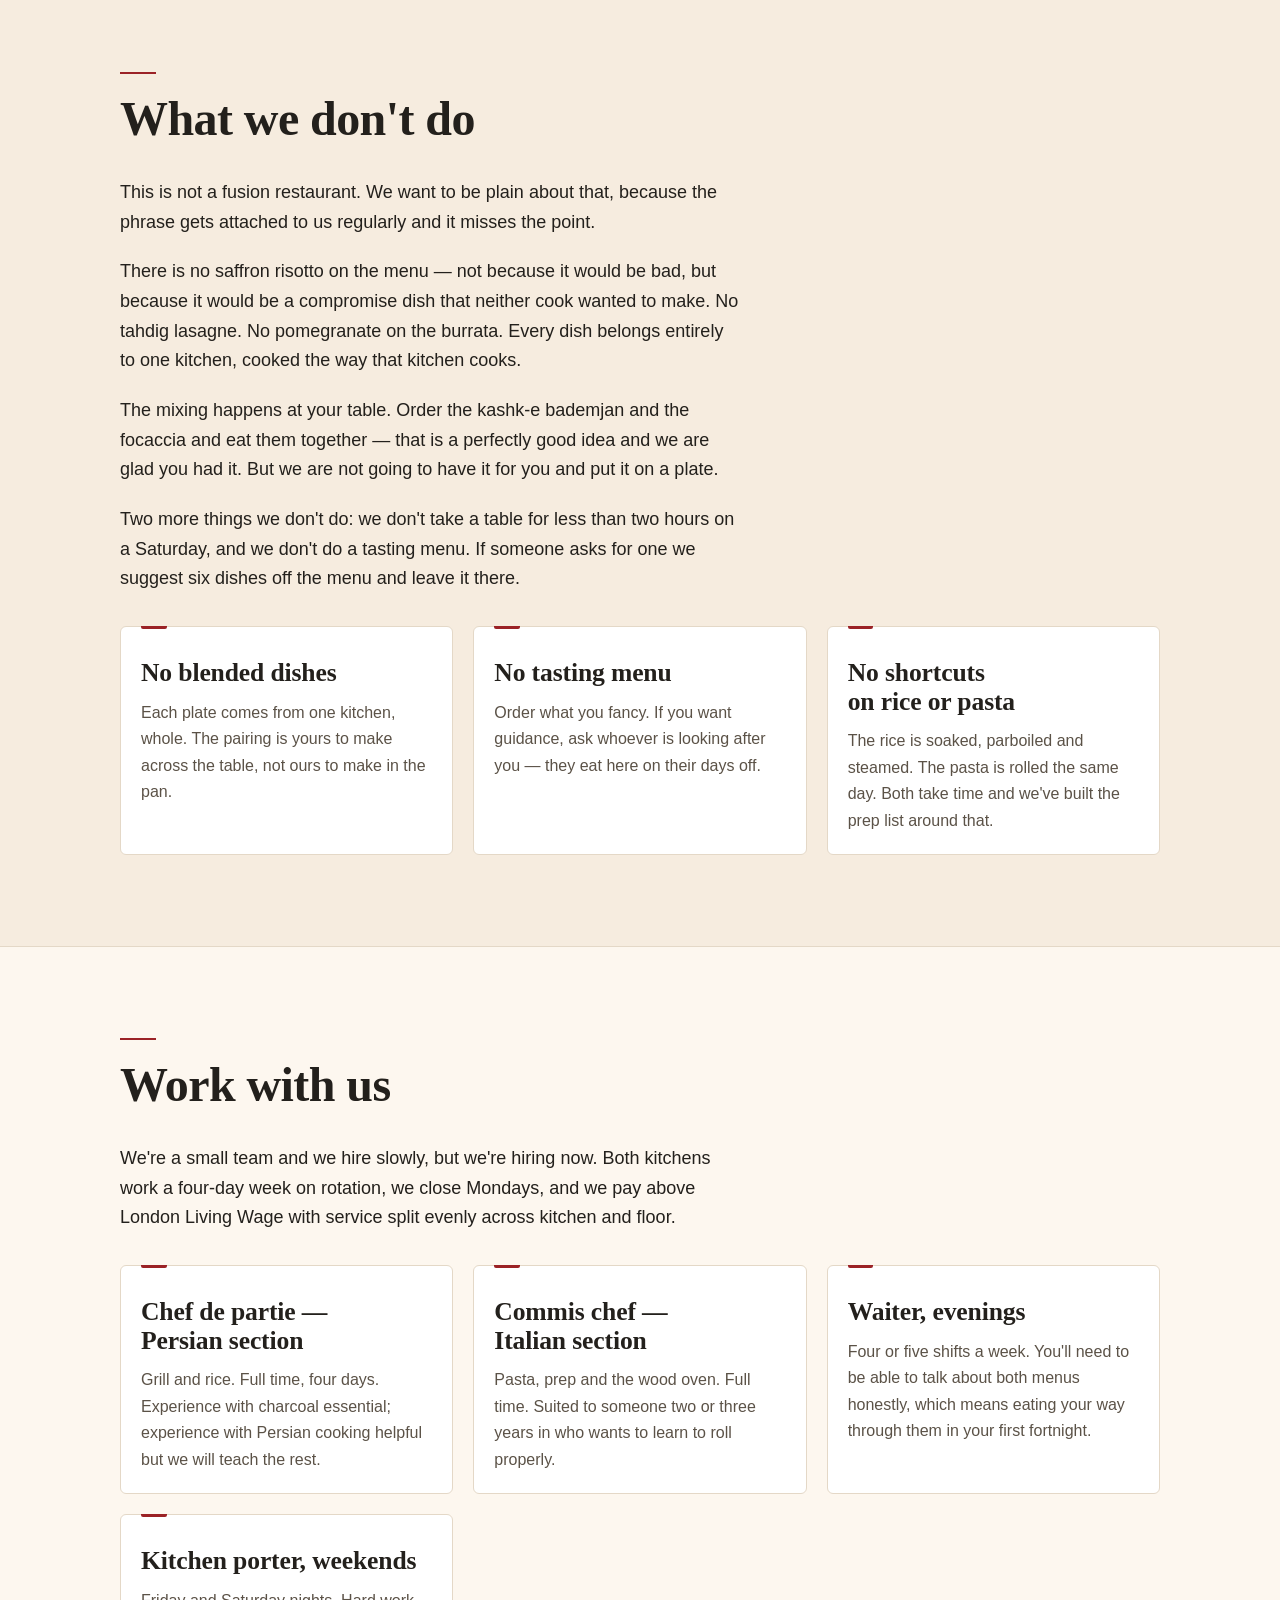
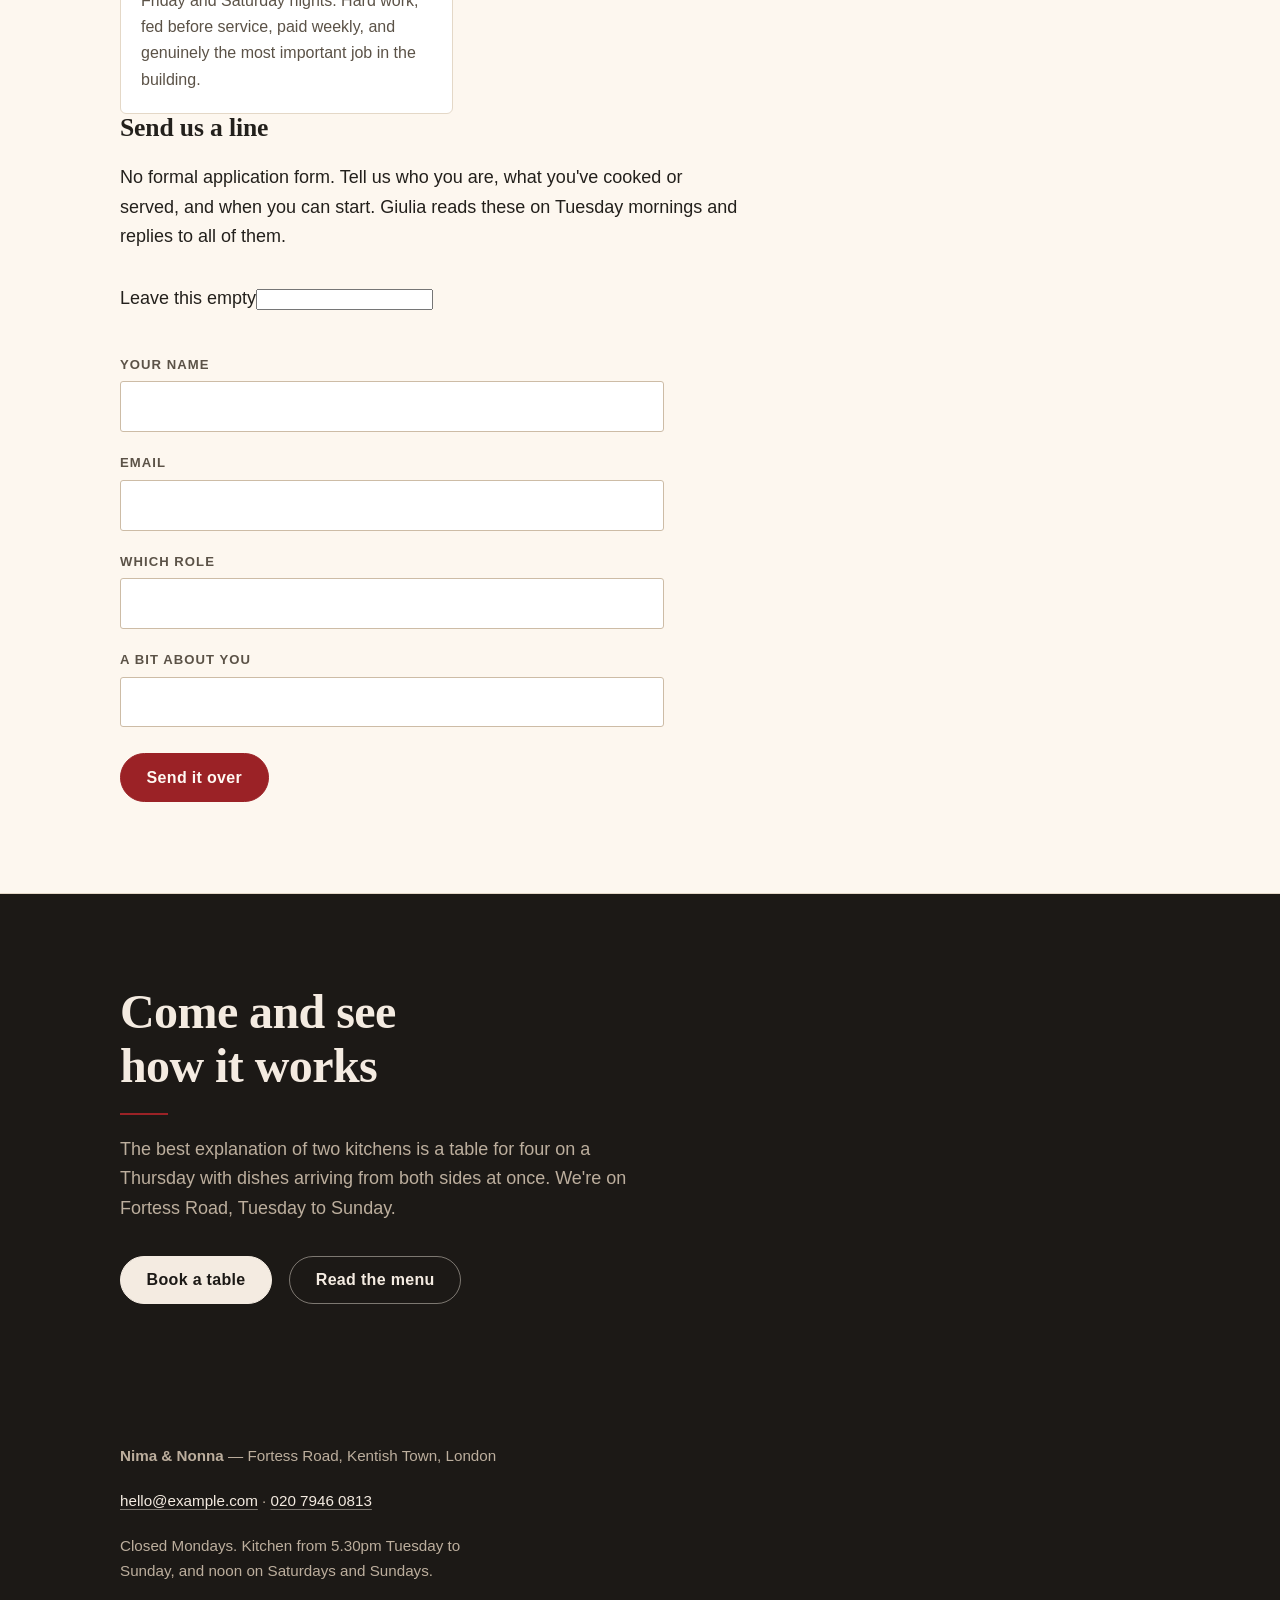
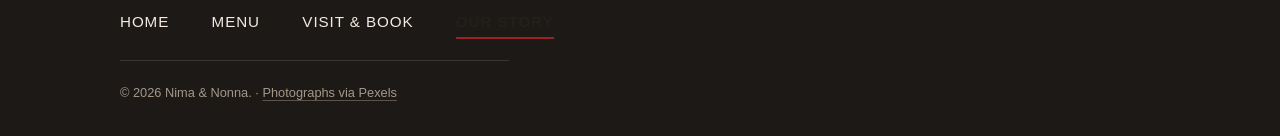
==== commit 68e58fd8: "Publish Nima & Nonna — revision 2 The contact block (address, phone, email) appears in the footer of" ====
--- a/about.html
+++ b/about.html
@@ -149,7 +149,9 @@
 
       <h3>Send us a line</h3>
       <p>No formal application form. Tell us who you are, what you've cooked or served, and when you can start. Giulia reads these on Tuesday mornings and replies to all of them.</p>
-      <form class="form" action="mailto:hello@nimaandnonna.co.uk" method="post">
+      <form class="form" method="post" action="http://127.0.0.1:3002/api/f/c24b57d3-8cfc-4be6-a8b8-807ddfc6413e">
+        <input type="hidden" name="_page" value="about.html">
+        <p class="form-trap" aria-hidden="true"><label>Leave this empty<input type="text" name="_gotcha" tabindex="-1" autocomplete="off"></label></p>
         <div class="field">
           <label for="name">Your name</label>
           <input id="name" name="name" type="text" autocomplete="name">
@@ -184,8 +186,8 @@
 
 <footer class="site-footer">
   <div class="container">
-    <p><strong>Nima &amp; Nonna</strong> — 42 Fortess Road, Kentish Town, London NW5 2HB</p>
-    <p><a href="mailto:hello@nimaandnonna.co.uk">hello@nimaandnonna.co.uk</a> · <a href="tel:+442079460813">+44 20 7946 0813</a></p>
+    <p><strong>Nima &amp; Nonna</strong> — Fortess Road, Kentish Town, London</p>
+    <p><a href="mailto:hello@example.com">hello@example.com</a> · <a href="tel:02079460813">020 7946 0813</a></p>
     <p>Closed Mondays. Kitchen from 5.30pm Tuesday to Sunday, and noon on Saturdays and Sundays.</p>
     <nav class="site-nav">
       <a href="index.html">Home</a>
@@ -193,7 +195,7 @@
       <a href="visit.html">Visit &amp; Book</a>
       <a href="about.html" class="is-current">Our Story</a>
     </nav>
-    <p><small>© 2024 Nima &amp; Nonna. · <a href="https://www.pexels.com">Photographs via Pexels</a></small></p>
+    <p><small>© 2026 Nima &amp; Nonna. · <a href="https://www.pexels.com">Photographs via Pexels</a></small></p>
   </div>
 </footer>
 </body>
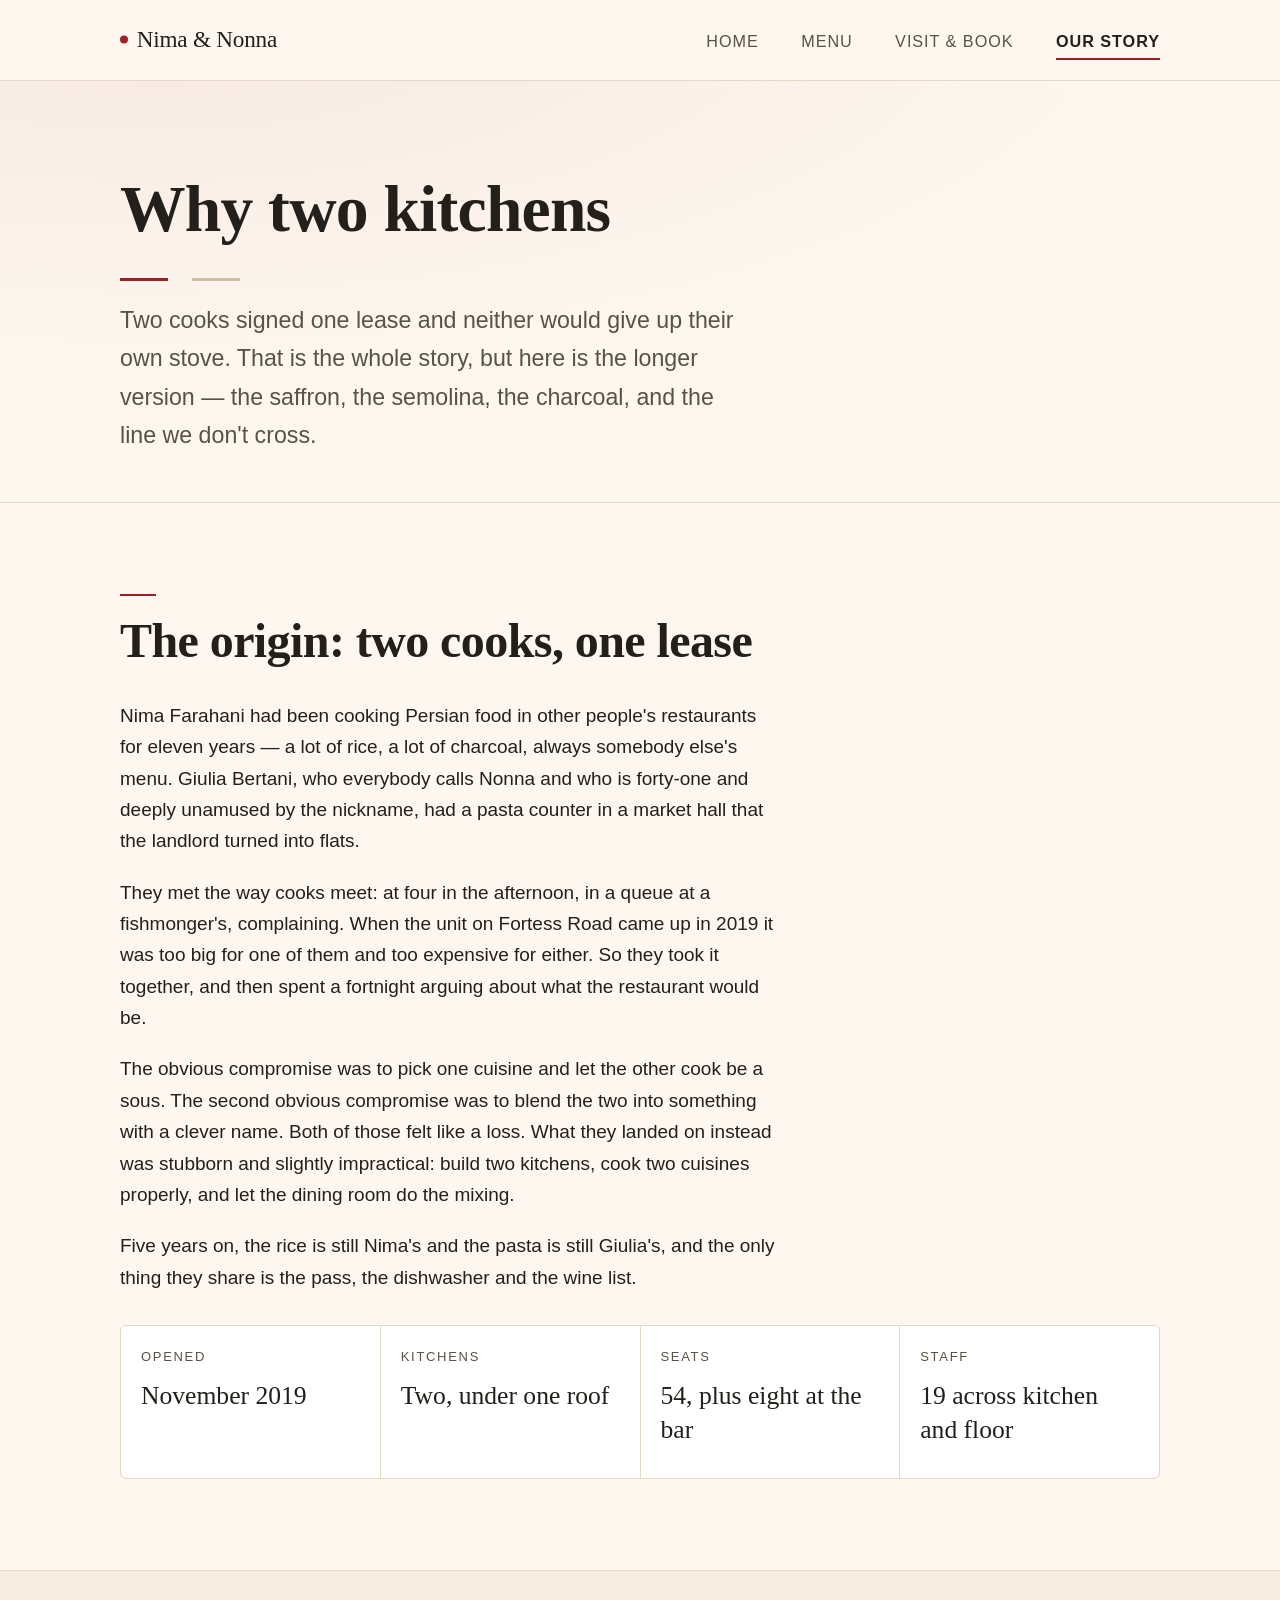
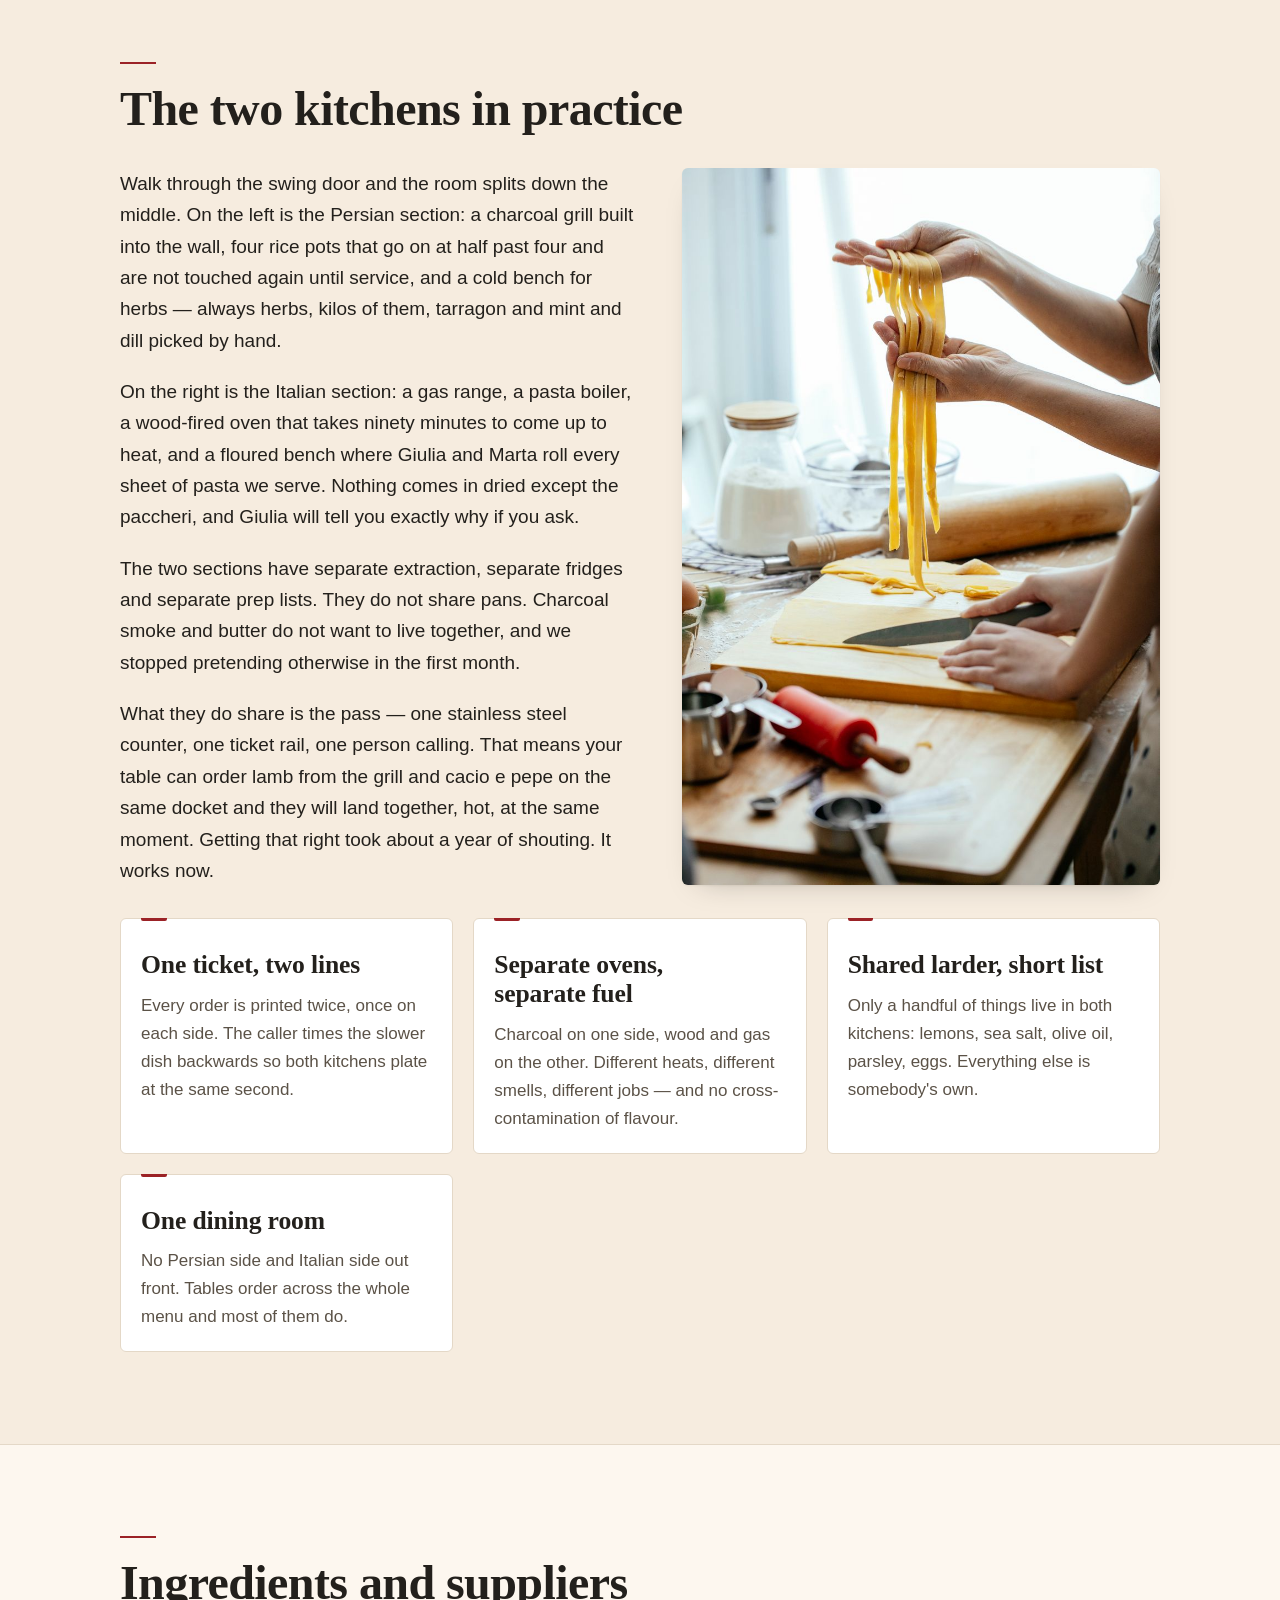
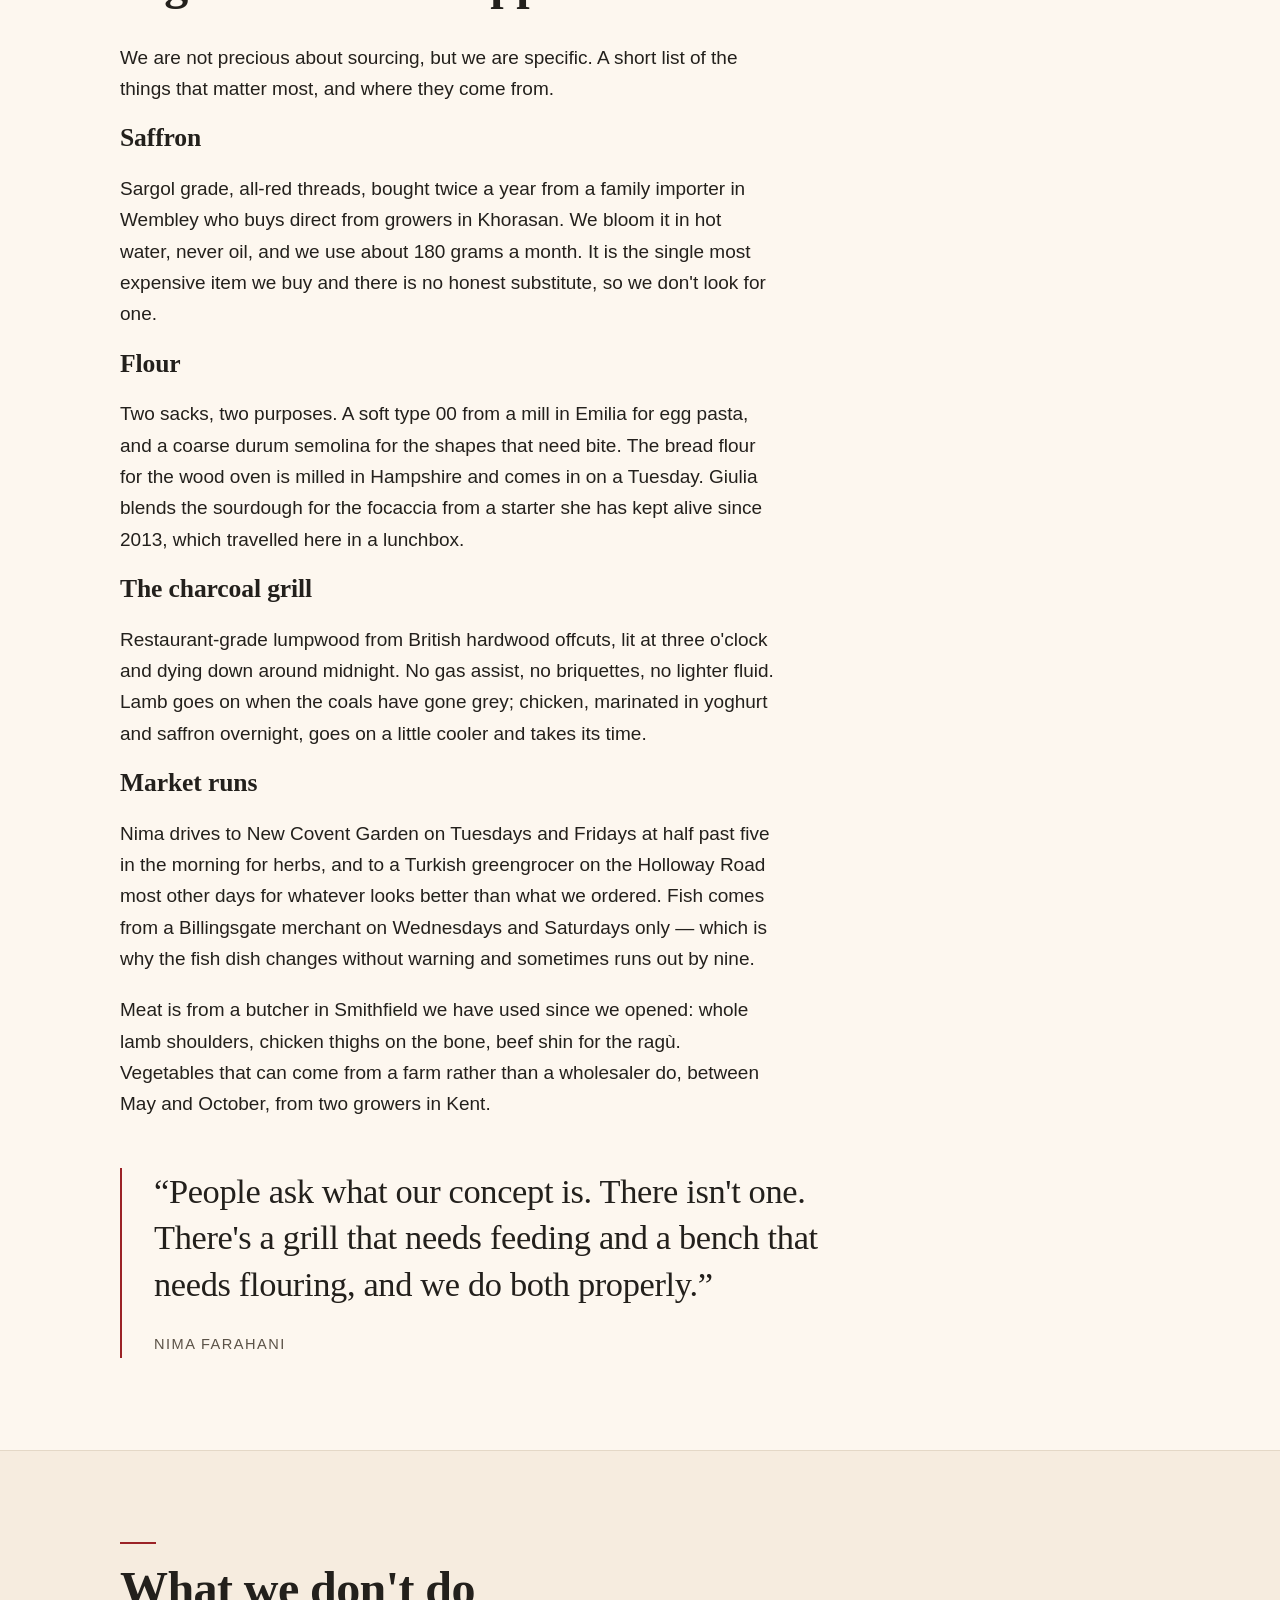
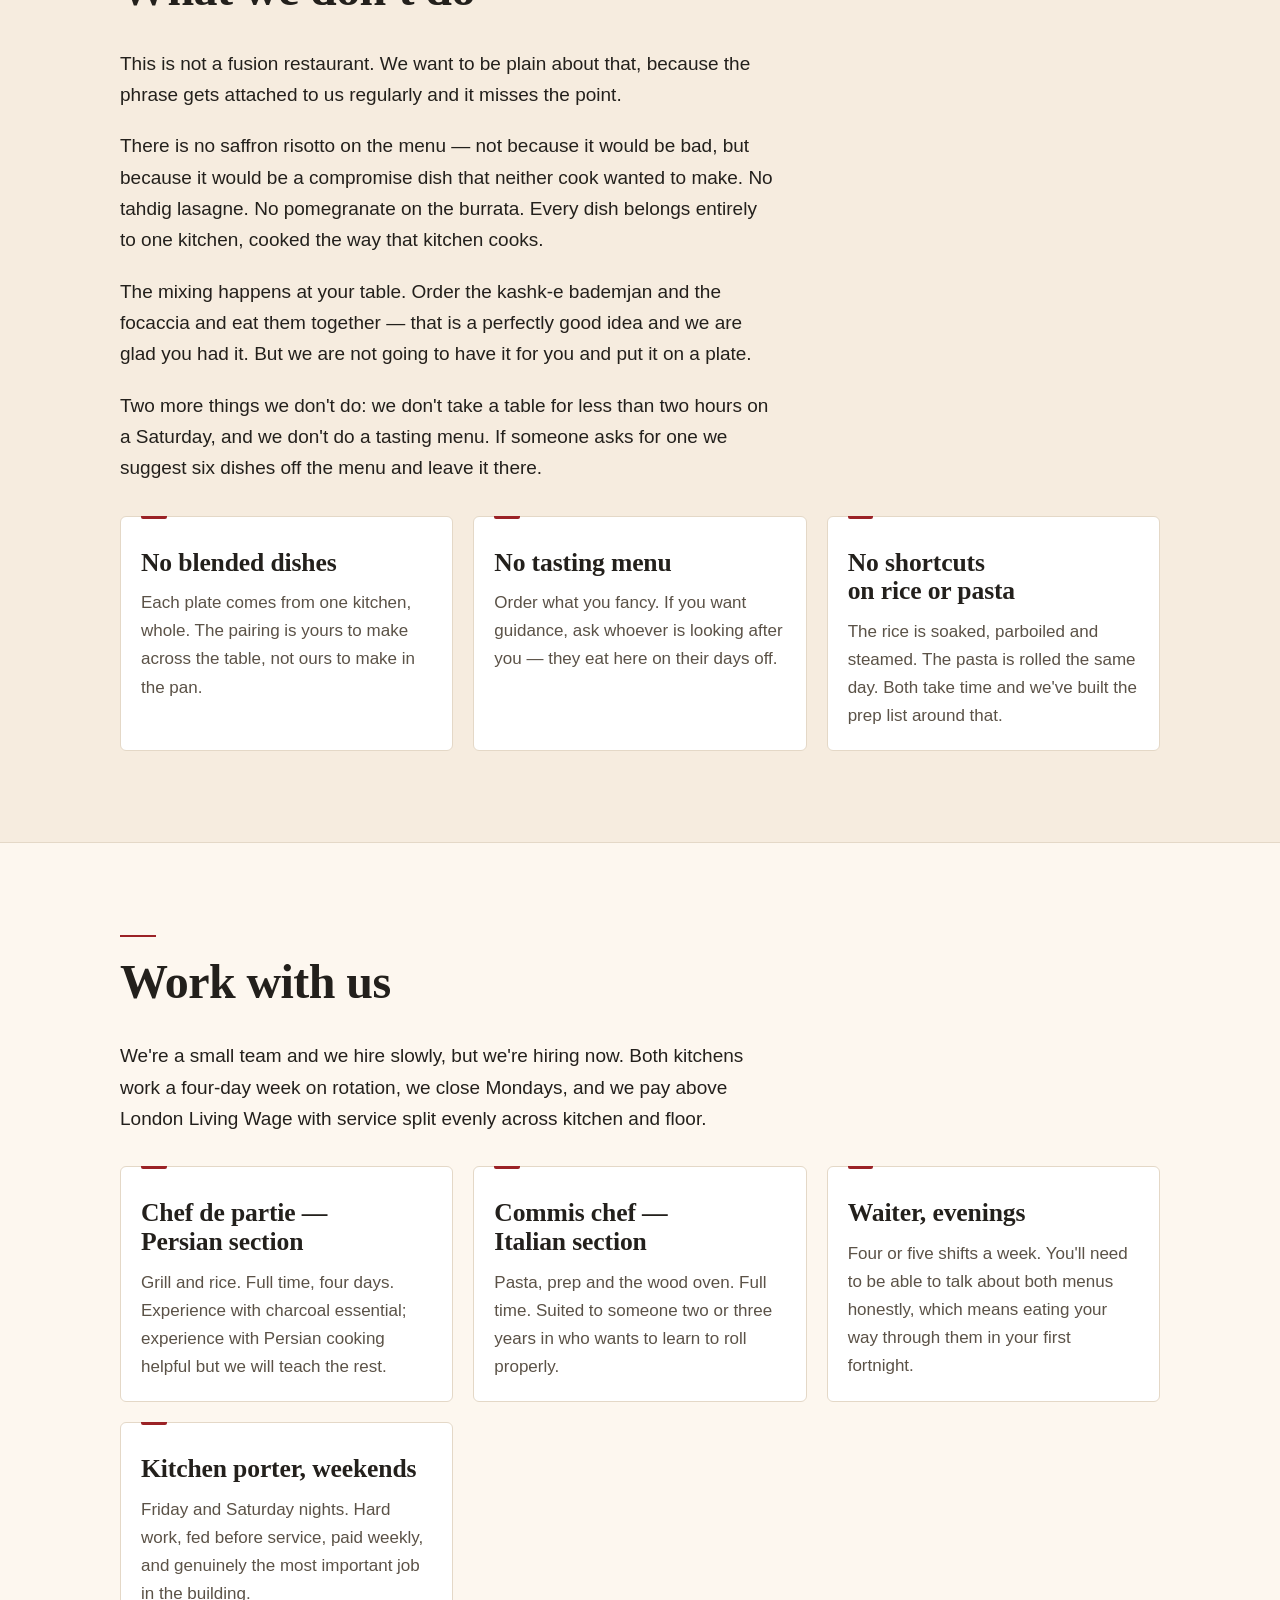
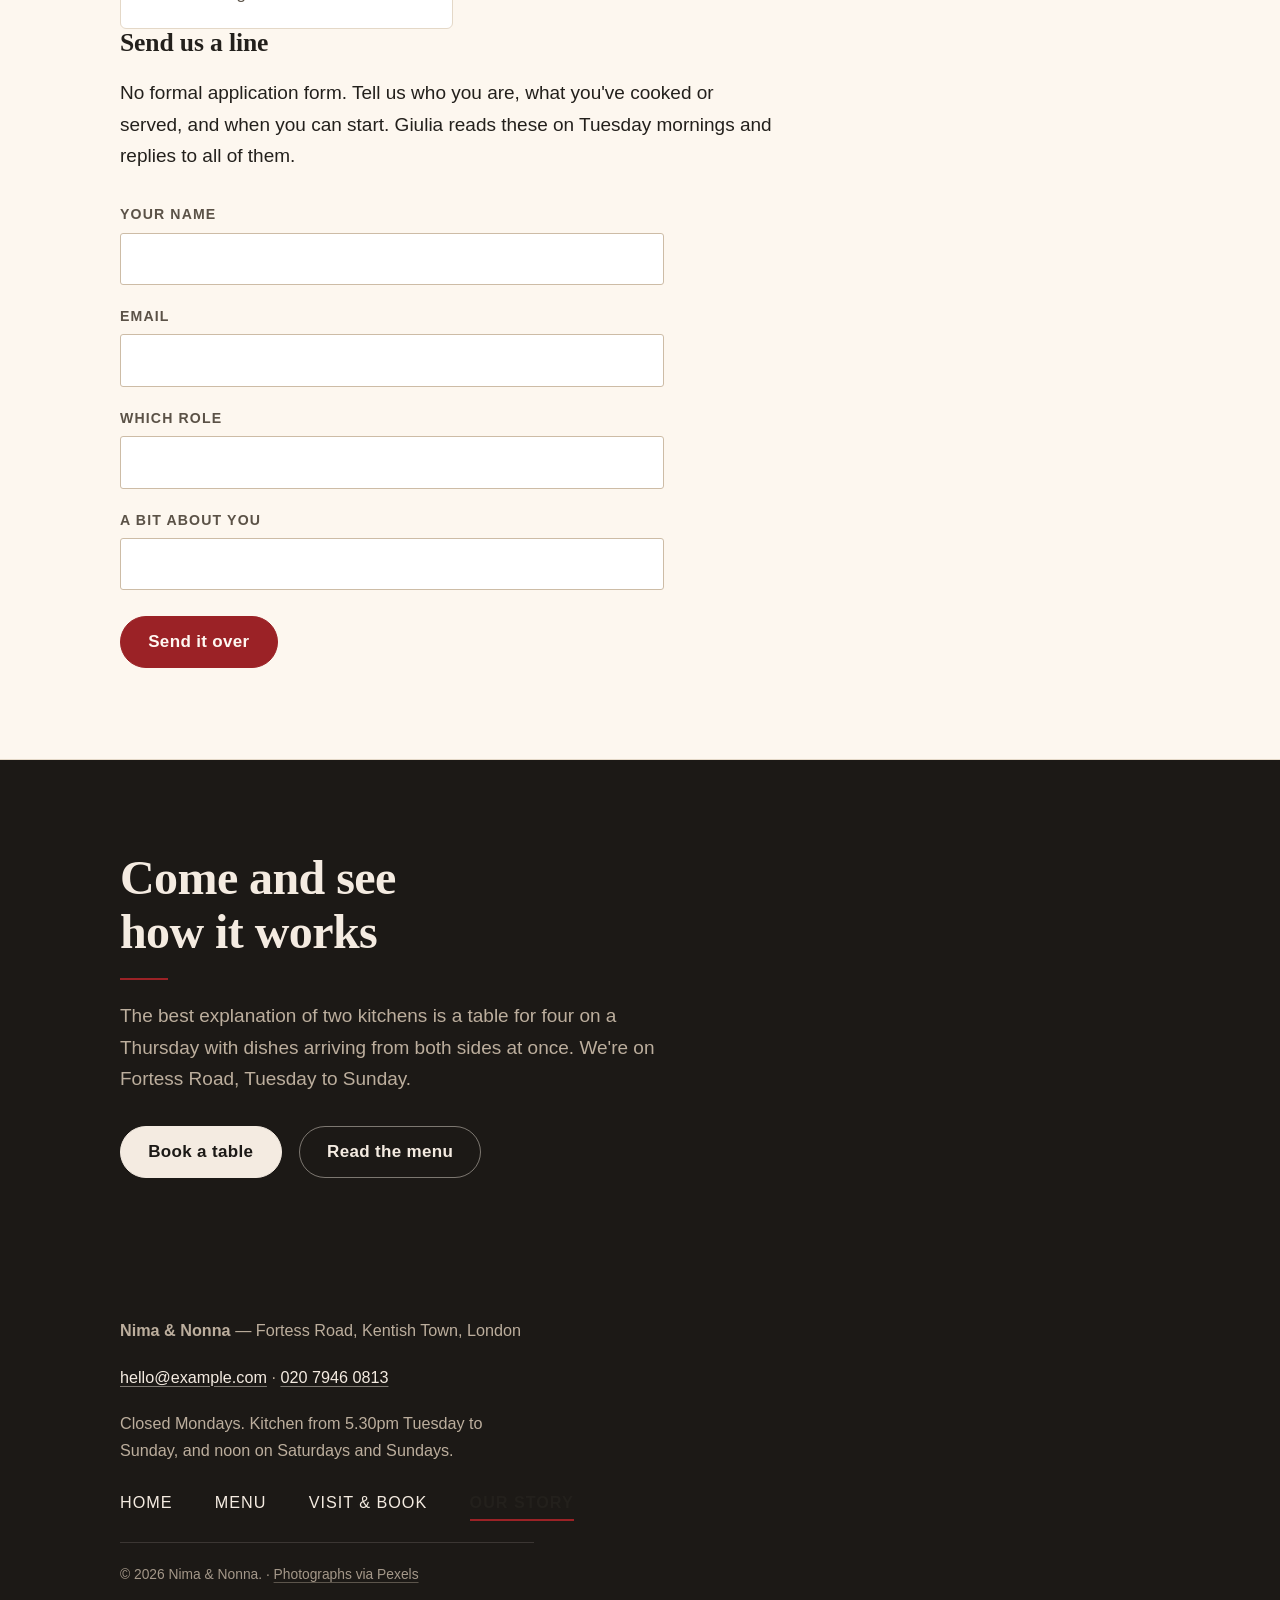
==== commit 1ef19202: "Publish Nima & Nonna — revision 4 The contact block (street address, telephone, email) sits in the f" ====
--- a/about.html
+++ b/about.html
@@ -149,7 +149,7 @@
 
       <h3>Send us a line</h3>
       <p>No formal application form. Tell us who you are, what you've cooked or served, and when you can start. Giulia reads these on Tuesday mornings and replies to all of them.</p>
-      <form class="form" method="post" action="http://127.0.0.1:3002/api/f/c24b57d3-8cfc-4be6-a8b8-807ddfc6413e">
+      <form class="form" method="post" action="https://studio.soheililabs.com/api/f/c24b57d3-8cfc-4be6-a8b8-807ddfc6413e">
         <input type="hidden" name="_page" value="about.html">
         <p class="form-trap" aria-hidden="true"><label>Leave this empty<input type="text" name="_gotcha" tabindex="-1" autocomplete="off"></label></p>
         <div class="field">
@@ -187,7 +187,7 @@
 <footer class="site-footer">
   <div class="container">
     <p><strong>Nima &amp; Nonna</strong> — Fortess Road, Kentish Town, London</p>
-    <p><a href="mailto:hello@example.com">hello@example.com</a> · <a href="tel:02079460813">020 7946 0813</a></p>
+    <p><a href="mailto:hello@example.com">hello@example.com</a> · <a href="tel:+442079460813">020 7946 0813</a></p>
     <p>Closed Mondays. Kitchen from 5.30pm Tuesday to Sunday, and noon on Saturdays and Sundays.</p>
     <nav class="site-nav">
       <a href="index.html">Home</a>
--- a/assets/styles.css
+++ b/assets/styles.css
@@ -72,7 +72,7 @@
   background: var(--bg);
   color: var(--text);
   font-family: var(--font-body);
-  font-size: var(--step-1);
+  font-size: 1.1875rem;
   line-height: 1.65;
   -webkit-font-smoothing: antialiased;
   text-underline-offset: 0.18em;
@@ -126,7 +126,7 @@
 
 strong { font-weight: 650; }
 
-small { font-size: 0.85rem; }
+small { font-size: 0.9125rem; }
 
 .container {
   width: 100%;
@@ -190,7 +190,7 @@
 .site-nav a {
   position: relative;
   padding: 0.35rem 0.45rem;
-  font-size: 0.95rem;
+  font-size: 1.0125rem;
   letter-spacing: 0.06em;
   text-transform: uppercase;
   color: var(--muted);
@@ -234,7 +234,7 @@
     justify-content: center;
     padding-bottom: var(--space-1);
   }
-  .site-nav a { font-size: 0.82rem; letter-spacing: 0.05em; }
+  .site-nav a { font-size: 0.8825rem; letter-spacing: 0.05em; }
 }
 
 /* ————————————————— sections ————————————————— */
@@ -382,7 +382,7 @@
 
 .card p {
   color: var(--muted);
-  font-size: 1rem;
+  font-size: 1.0625rem;
   margin-bottom: 0;
 }
 
@@ -409,7 +409,7 @@
 }
 
 .fact dt {
-  font-size: 0.75rem;
+  font-size: 0.8125rem;
   text-transform: uppercase;
   letter-spacing: 0.13em;
   color: var(--muted);
@@ -431,7 +431,7 @@
 .button {
   display: inline-block;
   font-family: var(--font-body);
-  font-size: 1rem;
+  font-size: 1.0625rem;
   font-weight: 600;
   letter-spacing: 0.02em;
   line-height: 1.2;
@@ -529,13 +529,15 @@
   gap: var(--space-3);
 }
 
+.form-trap { position: absolute; left: -9999px; }
+
 .field {
   display: grid;
   gap: var(--space-1);
 }
 
 .field label {
-  font-size: 0.82rem;
+  font-size: 0.8825rem;
   font-weight: 600;
   letter-spacing: 0.08em;
   text-transform: uppercase;
@@ -546,7 +548,7 @@
 .field select,
 .field textarea {
   font: inherit;
-  font-size: 1rem;
+  font-size: 1.0625rem;
   color: var(--text);
   background: var(--surface);
   border: 1px solid var(--line-strong);
@@ -596,7 +598,7 @@
 
 .quote cite {
   font-style: normal;
-  font-size: 0.85rem;
+  font-size: 0.9125rem;
   letter-spacing: 0.1em;
   text-transform: uppercase;
   color: var(--muted);
@@ -610,7 +612,7 @@
   background: var(--ink);
   color: var(--ink-muted);
   padding-block: var(--space-5) var(--space-4);
-  font-size: 0.95rem;
+  font-size: 1.0125rem;
 }
 
 .site-footer h2,
@@ -636,7 +638,7 @@
   padding-top: var(--space-3);
   border-top: 1px solid color-mix(in srgb, var(--ink-text) 14%, transparent);
   color: color-mix(in srgb, var(--ink-muted) 85%, transparent);
-  font-size: 0.8rem;
+  font-size: 0.8625rem;
   line-height: 1.8;
 }
 
